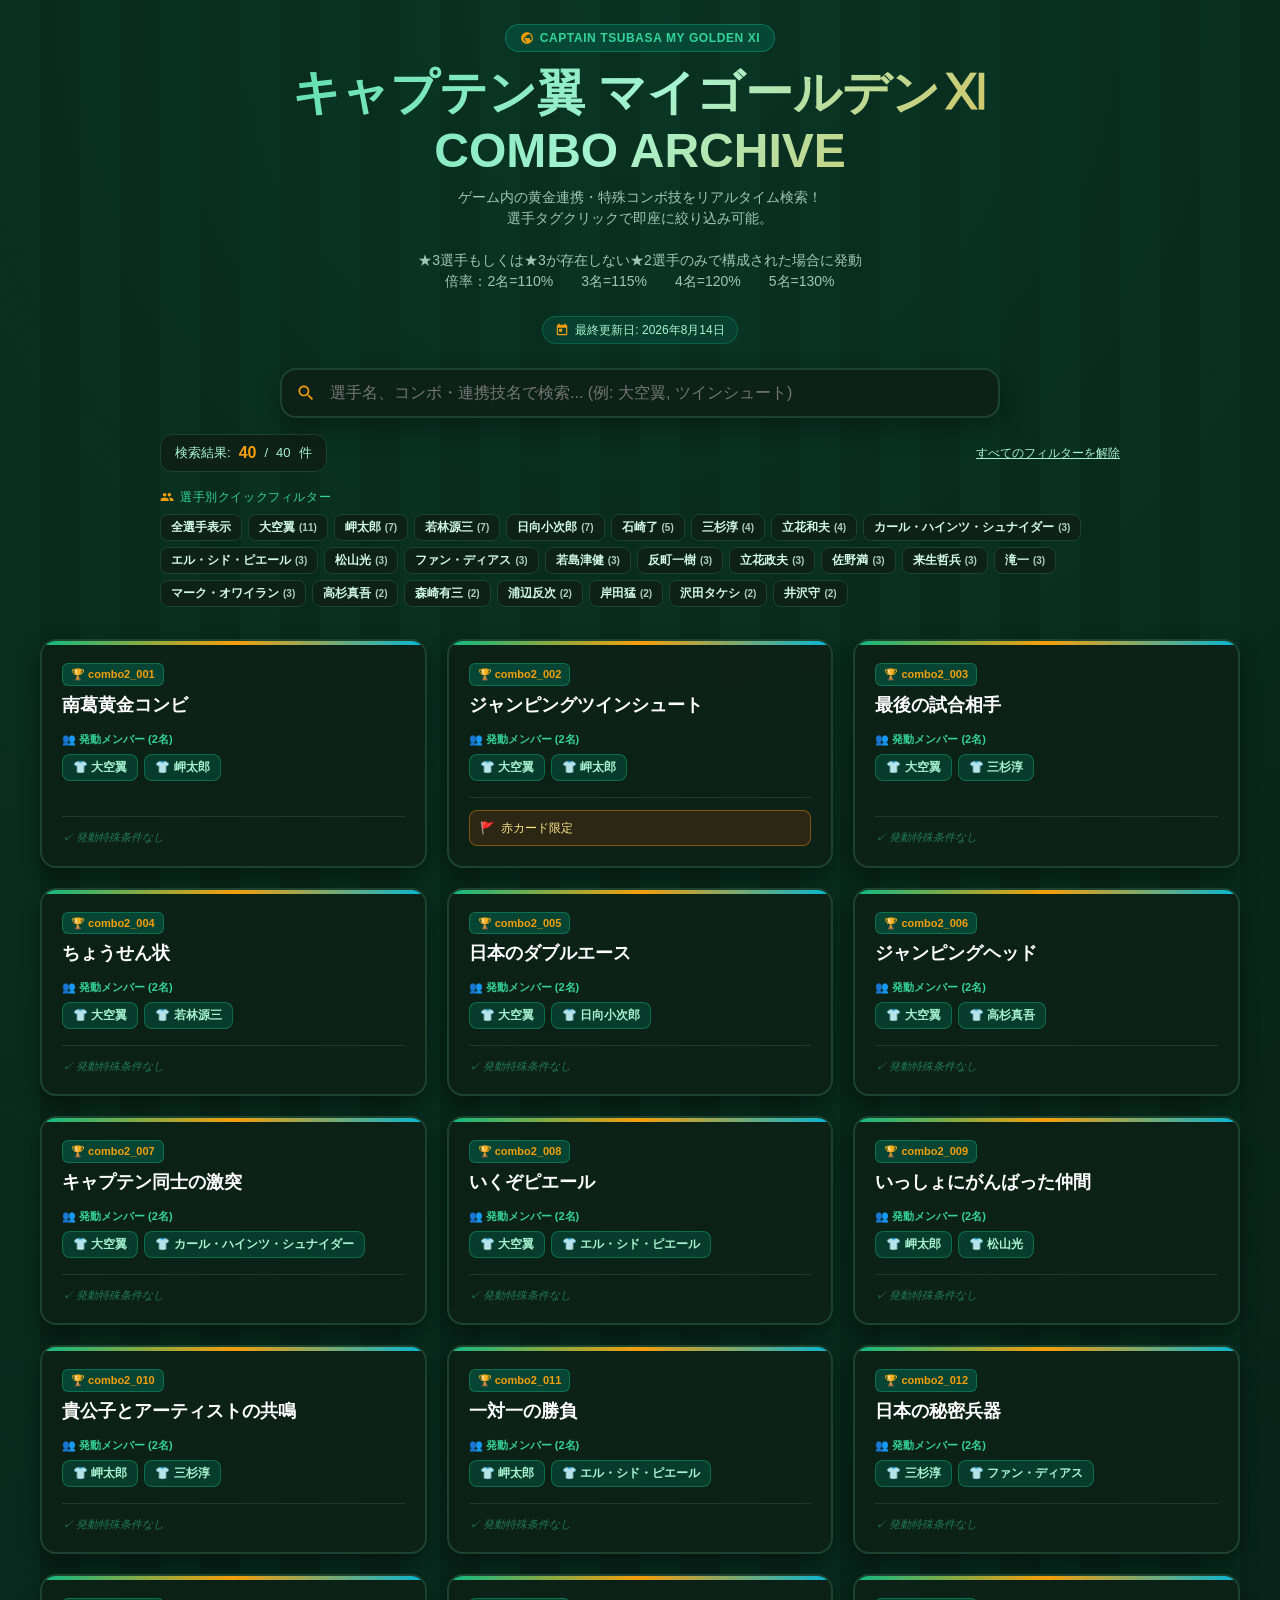
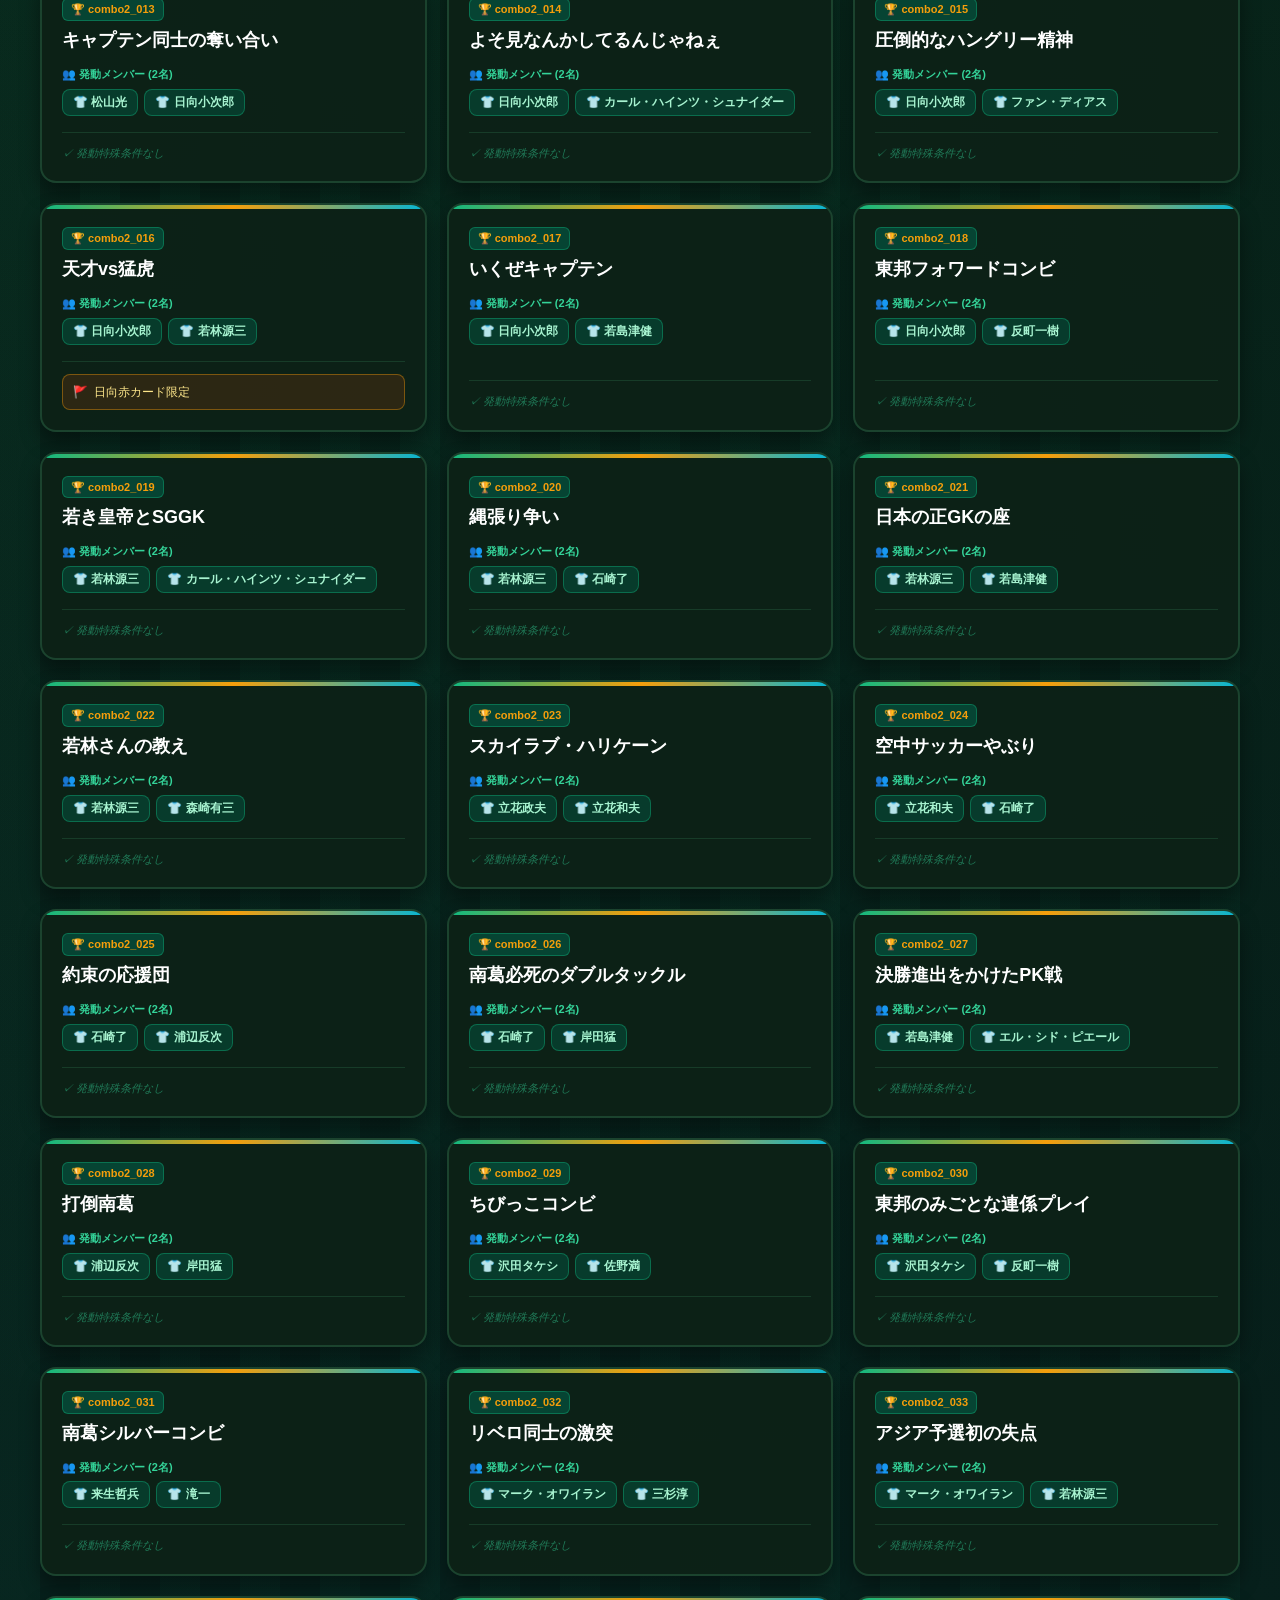
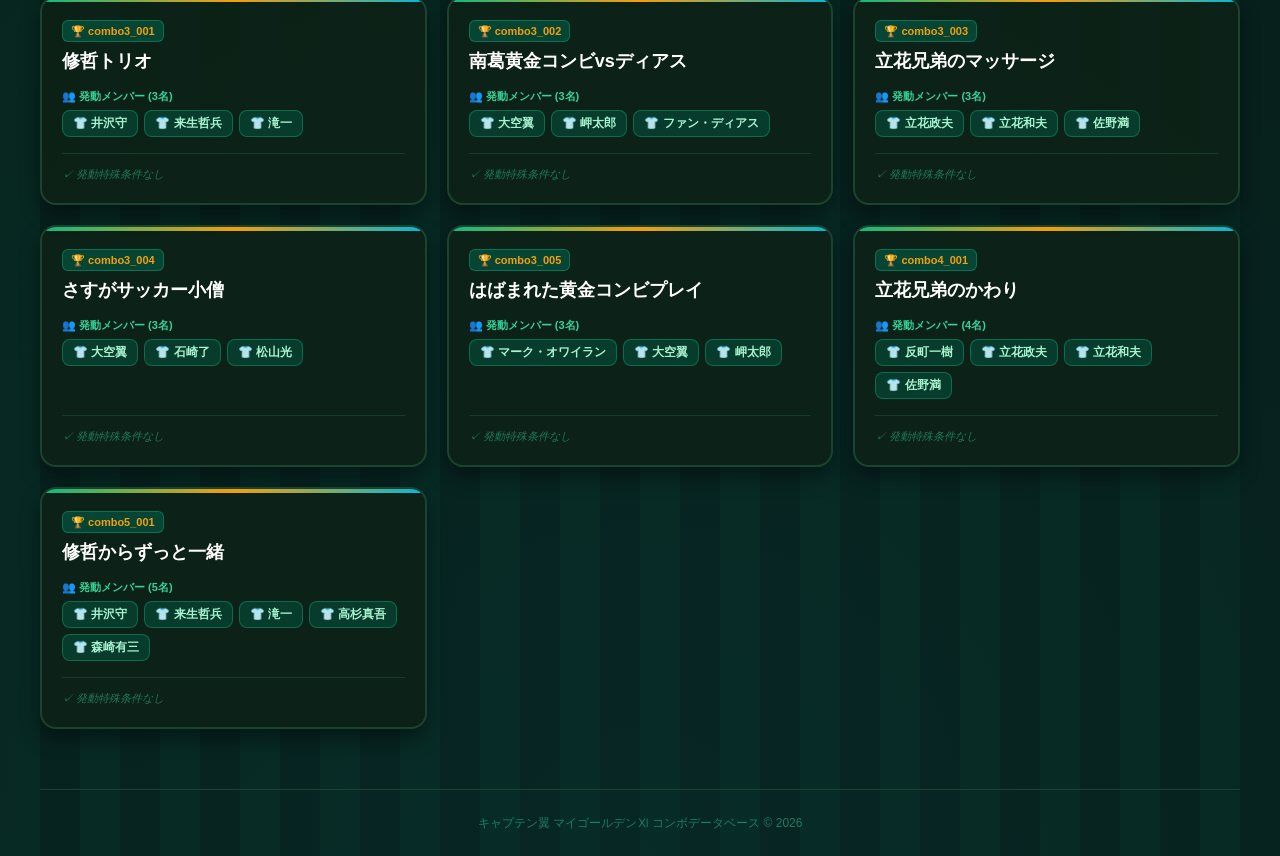
==== index.html @ 182f9343 "Add files via upload" ====
<!DOCTYPE html>
<html lang="ja">

<head>
  <meta charset="UTF-8">
  <meta name="viewport" content="width=device-width, initial-scale=1.0">
  <title>キャプテン翼マイゴールデンⅪコンボデータベース | Combo Database</title>
  <meta name="description" content="キャプテン翼マイゴールデンⅪのコンボ・連携技情報を検索・閲覧できるリアルタイムデータベース">

  <style>
    /* 全外部通信(CDN)を不要にする純粋なレスポンシブCSS */
    * {
      box-sizing: border-box;
      margin: 0;
      padding: 0;
    }

    body {
      background-color: #07130c;
      background-image:
        linear-gradient(90deg, rgba(16, 185, 129, 0.04) 50%, transparent 50%),
        radial-gradient(circle at 50% 0%, rgba(16, 185, 129, 0.18), transparent 75%),
        radial-gradient(circle at 50% 100%, rgba(6, 182, 212, 0.12), transparent 75%);
      background-size: 80px 100%, 100% 100%, 100% 100%;
      color: #f3f4f6;
      font-family: -apple-system, BlinkMacSystemFont, "Segoe UI", Roboto, "Helvetica Neue", Arial, "Noto Sans JP", sans-serif;
      min-height: 100vh;
      padding: 24px 16px;
      line-height: 1.5;
    }

    .container {
      max-width: 1200px;
      margin: 0 auto;
    }

    /* ヘッダー */
    header {
      text-align: center;
      margin-bottom: 24px;
    }

    .badge {
      display: inline-flex;
      align-items: center;
      gap: 6px;
      padding: 4px 14px;
      border-radius: 9999px;
      background-color: rgba(6, 78, 59, 0.8);
      border: 1px solid rgba(16, 185, 129, 0.4);
      color: #34d399;
      font-size: 12px;
      font-weight: 700;
      letter-spacing: 0.05em;
      margin-bottom: 12px;
    }

    h1 {
      font-size: 2rem;
      font-weight: 900;
      background: linear-gradient(135deg, #34d399 0%, #a7f3d0 50%, #f59e0b 100%);
      -webkit-background-clip: text;
      background-clip: text;
      -webkit-text-fill-color: transparent;
      margin-bottom: 8px;
      line-height: 1.2;
    }

    @media (min-width: 640px) {
      h1 {
        font-size: 3rem;
      }
    }

    .description {
      color: rgba(209, 250, 229, 0.75);
      font-size: 14px;
      max-width: 600px;
      margin: 0 auto;
    }

    /* 更新日 */
    .update-date {
      text-align: center;
      margin-bottom: 24px;
    }

    .update-date span {
      display: inline-flex;
      align-items: center;
      gap: 6px;
      padding: 4px 12px;
      border-radius: 9999px;
      background: rgba(6, 78, 59, 0.5);
      border: 1px solid rgba(16, 185, 129, 0.3);
      color: #a7f3d0;
      font-size: 12px;
    }

    /* 検索セクション */
    .search-section {
      margin-bottom: 32px;
    }

    .search-box-wrapper {
      position: relative;
      max-width: 720px;
      margin: 0 auto 16px;
    }

    .search-icon {
      position: absolute;
      left: 16px;
      top: 50%;
      transform: translateY(-50%);
      width: 20px;
      height: 20px;
      fill: #f59e0b;
      pointer-events: none;
    }

    .search-input {
      width: 100%;
      padding: 14px 44px 14px 48px;
      background-color: rgba(13, 33, 23, 0.95);
      border: 2px solid #1b432e;
      border-radius: 16px;
      color: #ffffff;
      font-size: 16px;
      outline: none;
      transition: all 0.25s ease;
      box-shadow: 0 10px 25px rgba(0, 0, 0, 0.3);
    }

    .search-input:focus {
      border-color: #10b981;
      box-shadow: 0 0 20px rgba(16, 185, 129, 0.35);
    }

    .clear-btn {
      position: absolute;
      right: 14px;
      top: 50%;
      transform: translateY(-50%);
      background: none;
      border: none;
      color: rgba(255, 255, 255, 0.5);
      font-size: 18px;
      cursor: pointer;
      display: none;
    }

    .clear-btn:hover {
      color: #f59e0b;
    }

    /* ステータスバー */
    .status-bar {
      display: flex;
      flex-wrap: wrap;
      align-items: center;
      justify-content: space-between;
      gap: 12px;
      max-width: 960px;
      margin: 0 auto 16px;
      font-size: 13px;
      color: #a7f3d0;
    }

    .result-count-badge {
      display: flex;
      align-items: center;
      gap: 8px;
      padding: 6px 14px;
      background-color: #0d2117;
      border: 1px solid #1b432e;
      border-radius: 12px;
    }

    .result-count-num {
      color: #f59e0b;
      font-weight: 800;
      font-size: 16px;
    }

    .active-filter-badge {
      display: none;
      align-items: center;
      gap: 6px;
      padding: 4px 12px;
      background: rgba(16, 185, 129, 0.2);
      border: 1px solid rgba(16, 185, 129, 0.5);
      border-radius: 9999px;
      color: #a7f3d0;
      font-weight: 700;
    }

    .remove-filter-btn {
      background: none;
      border: none;
      color: #f59e0b;
      cursor: pointer;
      font-weight: bold;
      margin-left: 4px;
    }

    .reset-link {
      color: #a7f3d0;
      text-decoration: underline;
      cursor: pointer;
      background: none;
      border: none;
      font-size: 12px;
    }

    .reset-link:hover {
      color: #f59e0b;
    }

    /* クイックフィルタータグバー */
    .tags-section {
      max-width: 960px;
      margin: 0 auto;
    }

    .tags-title {
      font-size: 12px;
      color: #34d399;
      text-transform: uppercase;
      letter-spacing: 0.05em;
      margin-bottom: 8px;
      display: flex;
      align-items: center;
      gap: 6px;
    }

    .tags-container {
      display: flex;
      flex-wrap: wrap;
      gap: 6px;
      max-height: 120px;
      overflow-y: auto;
    }

    .char-quick-tag {
      padding: 4px 10px;
      border-radius: 8px;
      font-size: 12px;
      font-weight: 600;
      background: #0d2117;
      border: 1px solid #1b432e;
      color: #d1fae5;
      cursor: pointer;
      transition: all 0.2s ease;
      display: flex;
      align-items: center;
      gap: 4px;
    }

    .char-quick-tag:hover {
      border-color: #10b981;
      color: #f59e0b;
      transform: translateY(-1px);
    }

    .char-quick-tag.active {
      background: #f59e0b;
      color: #000000;
      border-color: #fcd34d;
    }

    /* カードグリッド */
    .grid {
      display: grid;
      grid-template-columns: 1fr;
      gap: 20px;
    }

    @media (min-width: 640px) {
      .grid {
        grid-template-columns: repeat(2, 1fr);
      }
    }

    @media (min-width: 1024px) {
      .grid {
        grid-template-columns: repeat(3, 1fr);
      }
    }

    /* コンボカード */
    .combo-card {
      background: rgba(13, 33, 23, 0.95);
      border: 2px solid #1b432e;
      border-radius: 16px;
      padding: 20px;
      display: flex;
      flex-direction: column;
      justify-content: space-between;
      position: relative;
      overflow: hidden;
      box-shadow: 0 10px 20px rgba(0, 0, 0, 0.4);
      transition: all 0.3s ease;
    }

    .combo-card:hover {
      border-color: rgba(16, 185, 129, 0.7);
      transform: translateY(-4px);
      box-shadow: 0 12px 30px rgba(16, 185, 129, 0.2);
    }

    .combo-card-top-bar {
      position: absolute;
      top: 0;
      left: 0;
      right: 0;
      height: 4px;
      background: linear-gradient(90deg, #10b981, #f59e0b, #06b6d4);
    }

    .combo-id-badge {
      display: inline-flex;
      align-items: center;
      gap: 4px;
      font-size: 11px;
      font-weight: 800;
      color: #f59e0b;
      background: rgba(6, 78, 59, 0.8);
      border: 1px solid rgba(16, 185, 129, 0.4);
      padding: 2px 8px;
      border-radius: 6px;
      margin-bottom: 8px;
    }

    .combo-title {
      font-size: 18px;
      font-weight: 800;
      color: #ffffff;
      margin-bottom: 14px;
      line-height: 1.3;
    }

    .member-label {
      font-size: 11px;
      color: #34d399;
      font-weight: 700;
      margin-bottom: 6px;
      text-transform: uppercase;
    }

    .member-tags {
      display: flex;
      flex-wrap: wrap;
      gap: 6px;
      margin-bottom: 16px;
    }

    .member-btn {
      padding: 4px 10px;
      border-radius: 8px;
      font-size: 12px;
      font-weight: 600;
      background: rgba(6, 78, 59, 0.6);
      border: 1px solid rgba(16, 185, 129, 0.4);
      color: #a7f3d0;
      cursor: pointer;
      transition: all 0.2s ease;
      display: flex;
      align-items: center;
      gap: 4px;
    }

    .member-btn:hover {
      background: #f59e0b;
      color: #000000;
      border-color: #fcd34d;
    }

    .member-btn.active {
      background: #f59e0b;
      color: #000000;
      border-color: #fcd34d;
    }

    .card-footer {
      border-top: 1px solid rgba(27, 67, 46, 0.8);
      padding-top: 12px;
      margin-top: auto;
      font-size: 12px;
    }

    .notes-box {
      background: rgba(120, 53, 15, 0.3);
      border: 1px solid rgba(245, 158, 11, 0.4);
      border-radius: 8px;
      padding: 8px 10px;
      color: #fde68a;
      display: flex;
      align-items: flex-start;
      gap: 6px;
    }

    .no-notes {
      color: rgba(52, 211, 153, 0.5);
      font-style: italic;
      font-size: 11px;
    }

    /* 該当なし */
    .no-results {
      text-align: center;
      padding: 48px 16px;
      display: none;
    }

    .no-results-title {
      font-size: 18px;
      font-weight: 700;
      color: #e5e7eb;
      margin-bottom: 8px;
    }

    .reset-btn-large {
      padding: 10px 20px;
      border-radius: 12px;
      background: #f59e0b;
      color: #000;
      font-weight: 700;
      border: none;
      cursor: pointer;
      margin-top: 16px;
    }

    footer {
      text-align: center;
      margin-top: 60px;
      padding-top: 24px;
      border-top: 1px solid #1b432e;
      font-size: 12px;
      color: rgba(52, 211, 153, 0.5);
    }
  </style>
</head>

<body>

  <div class="container">

    <!-- ヘッダー -->
    <header>
      <div class="badge">
        <svg width="14" height="14" viewBox="0 0 24 24" fill="#f59e0b">
          <path
            d="M12 2C6.48 2 2 6.48 2 12s4.48 10 10 10 10-4.48 10-10S17.52 2 12 2zm1 17.93c-3.95-.49-7-3.85-7-7.93 0-.62.08-1.21.21-1.79L9 15v1c0 1.1.9 2 2 2v1.93zm6.9-2.54c-.26-.81-1-1.39-1.9-1.39h-1v-3c0-.55-.45-1-1-1H8v-2h2c.55 0 1-.45 1-1V7h2c1.1 0 2-.9 2-2v-.41c2.93 1.19 5 4.06 5 7.41 0 2.08-.8 3.97-2.1 5.39z" />
        </svg>
        <span>CAPTAIN TSUBASA MY GOLDEN XI</span>
      </div>

      <h1>キャプテン翼 マイゴールデンⅪ<br>COMBO ARCHIVE</h1>

      <p class="description">
        ゲーム内の黄金連携・特殊コンボ技をリアルタイム検索！<br>選手タグクリックで即座に絞り込み可能。<br><br>
        ★3選手もしくは★3が存在しない★2選手のみで構成された場合に発動<br>
        倍率：2名=110%　　3名=115%　　4名=120%　　5名=130%
      </p>
    </header>

    <!-- 更新日 -->
    <div class="update-date">
      <span>
        <svg width="14" height="14" viewBox="0 0 24 24" fill="#f59e0b">
          <path
            d="M19 3h-1V1h-2v2H8V1H6v2H5c-1.11 0-1.99.9-1.99 2L3 19c0 1.1.89 2 2 2h14c1.1 0 2-.9 2-2V5c0-1.1-.9-2-2-2zm0 16H5V8h14v11zM7 10h5v5H7z" />
        </svg>
        最終更新日: 2026年8月14日
      </span>
    </div>

    <!-- 検索コントロール -->
    <section class="search-section">
      <div class="search-box-wrapper">
        <svg class="search-icon" viewBox="0 0 24 24">
          <path
            d="M15.5 14h-.79l-.28-.27C15.41 12.59 16 11.11 16 9.5 16 5.91 13.09 3 9.5 3S3 5.91 3 9.5 5.91 16 9.5 16c1.61 0 3.09-.59 4.23-1.57l.27.28v.79l5 4.99L20.49 19l-4.99-5zm-6 0C7.01 14 5 11.99 5 9.5S7.01 5 9.5 5 14 7.01 14 9.5 11.99 14 9.5 14z" />
        </svg>
        <input type="text" id="search-input" class="search-input" placeholder="選手名、コンボ・連携技名で検索... (例: 大空翼, ツインシュート)"
          autocomplete="off">
        <button id="btn-clear-search" class="clear-btn">&times;</button>
      </div>

      <div class="status-bar">
        <div class="result-count-badge">
          <span>検索結果:</span>
          <span id="result-count" class="result-count-num">0</span>
          <span>/</span>
          <span id="total-count">0</span>
          <span>件</span>
        </div>

        <div id="active-filter-container" class="active-filter-badge">
          <span>選択選手:</span>
          <span id="active-filter-name">選手名</span>
          <button id="btn-remove-char-filter" class="remove-filter-btn">&times;</button>
        </div>

        <div>
          <button id="btn-reset-all" class="reset-link">すべてのフィルターを解除</button>
        </div>
      </div>

      <div class="tags-section">
        <div class="tags-title">
          <svg width="14" height="14" viewBox="0 0 24 24" fill="#f59e0b">
            <path
              d="M16 11c1.66 0 2.99-1.34 2.99-3S17.66 5 16 5c-1.66 0-3 1.34-3 3s1.34 3 3 3zm-8 0c1.66 0 2.99-1.34 2.99-3S9.66 5 8 5C6.34 5 5 6.34 5 8s1.34 3 3 3zm0 2c-2.33 0-7 1.17-7 3.5V19h14v-2.5c0-2.33-4.67-3.5-7-3.5zm8 0c-.29 0-.62.02-.97.05 1.16.84 1.97 1.97 1.97 3.45V19h6v-2.5c0-2.33-4.67-3.5-7-3.5z" />
          </svg>
          選手別クイックフィルター
        </div>
        <div id="character-tags-bar" class="tags-container custom-scrollbar"></div>
      </div>
    </section>

    <!-- メインコンテンツ -->
    <main>
      <!-- 該当なしメッセージ -->
      <div id="no-results" class="no-results">
        <div class="no-results-title">該当する連携技・コンボが見つかりませんでした</div>
        <p style="color: rgba(209, 250, 229, 0.6); font-size: 14px;">検索キーワードを変更するか、選手絞り込みを解除してみてください。</p>
        <button id="btn-no-result-reset" class="reset-btn-large">検索条件をリセット</button>
      </div>

      <!-- コンボカード一覧グリッド (初期状態で即表示) -->
      <div id="combo-grid" class="grid"></div>
    </main>

    <footer>
      <p>キャプテン翼 マイゴールデンⅪ コンボデータベース &copy; 2026</p>
    </footer>

  </div>

  <!-- 純粋 Vanilla JS ロジック (全環境で 0.01 秒で確実に即時描画) -->
  <script>
    (function () {
      // 埋め込みデフォルトデータ
      const DEFAULT_COMBO_DATA = {
        "combo2_001": { "combo_name": "南葛黄金コンビ", "": ["大空翼", "岬太郎"], "notes": null },
        "combo2_002": { "combo_name": "ジャンピングツインシュート", "": ["大空翼", "岬太郎"], "notes": "赤カード限定" },
        "combo2_003": { "combo_name": "最後の試合相手", "": ["大空翼", "三杉淳"], "notes": null },
        "combo2_004": { "combo_name": "ちょうせん状", "": ["大空翼", "若林源三"], "notes": null },
        "combo2_005": { "combo_name": "日本のダブルエース", "": ["大空翼", "日向小次郎"], "notes": null },
        "combo2_006": { "combo_name": "ジャンピングヘッド", "": ["大空翼", "高杉真吾"], "notes": null },
        "combo2_007": { "combo_name": "キャプテン同士の激突", "": ["大空翼", "カール・ハインツ・シュナイダー"], "notes": null },
        "combo2_008": { "combo_name": "いくぞピエール", "": ["大空翼", "エル・シド・ピエール"], "notes": null },
        "combo2_009": { "combo_name": "いっしょにがんばった仲間", "": ["岬太郎", "松山光"], "notes": null },
        "combo2_010": { "combo_name": "貴公子とアーティストの共鳴", "": ["岬太郎", "三杉淳"], "notes": null },
        "combo2_011": { "combo_name": "一対一の勝負", "": ["岬太郎", "エル・シド・ピエール"], "notes": null },
        "combo2_012": { "combo_name": "日本の秘密兵器", "": ["三杉淳", "ファン・ディアス"], "notes": null },
        "combo2_013": { "combo_name": "キャプテン同士の奪い合い", "": ["松山光", "日向小次郎"], "notes": null },
        "combo2_014": { "combo_name": "よそ見なんかしてるんじゃねぇ", "": ["日向小次郎", "カール・ハインツ・シュナイダー"], "notes": null },
        "combo2_015": { "combo_name": "圧倒的なハングリー精神", "": ["日向小次郎", "ファン・ディアス"], "notes": null },
        "combo2_016": { "combo_name": "天才vs猛虎", "": ["日向小次郎", "若林源三"], "notes": "日向赤カード限定" },
        "combo2_017": { "combo_name": "いくぜキャプテン", "": ["日向小次郎", "若島津健"], "notes": null },
        "combo2_018": { "combo_name": "東邦フォワードコンビ", "": ["日向小次郎", "反町一樹"], "notes": null },
        "combo2_019": { "combo_name": "若き皇帝とSGGK", "": ["若林源三", "カール・ハインツ・シュナイダー"], "notes": null },
        "combo2_020": { "combo_name": "縄張り争い", "": ["若林源三", "石崎了"], "notes": null },
        "combo2_021": { "combo_name": "日本の正GKの座", "": ["若林源三", "若島津健"], "notes": null },
        "combo2_022": { "combo_name": "若林さんの教え", "": ["若林源三", "森崎有三"], "notes": null },
        "combo2_023": { "combo_name": "スカイラブ・ハリケーン", "": ["立花政夫", "立花和夫"], "notes": null },
        "combo2_024": { "combo_name": "空中サッカーやぶり", "": ["立花和夫", "石崎了"], "notes": null },
        "combo2_025": { "combo_name": "約束の応援団", "": ["石崎了", "浦辺反次"], "notes": null },
        "combo2_026": { "combo_name": "南葛必死のダブルタックル", "": ["石崎了", "岸田猛"], "notes": null },
        "combo2_027": { "combo_name": "決勝進出をかけたPK戦", "": ["若島津健", "エル・シド・ピエール"], "notes": null },
        "combo2_028": { "combo_name": "打倒南葛", "": ["浦辺反次", "岸田猛"], "notes": null },
        "combo2_029": { "combo_name": "ちびっこコンビ", "": ["沢田タケシ", "佐野満"], "notes": null },
        "combo2_030": { "combo_name": "東邦のみごとな連係プレイ", "": ["沢田タケシ", "反町一樹"], "notes": null },
        "combo2_031": { "combo_name": "南葛シルバーコンビ", "": ["来生哲兵", "滝一"], "notes": null },
        "combo2_032": { "combo_name": "リベロ同士の激突", "": ["マーク・オワイラン", "三杉淳"], "notes": null },
        "combo2_033": { "combo_name": "アジア予選初の失点", "": ["マーク・オワイラン", "若林源三"], "notes": null },
        "combo3_001": { "combo_name": "修哲トリオ", "": ["井沢守", "来生哲兵", "滝一"], "notes": null },
        "combo3_002": { "combo_name": "南葛黄金コンビvsディアス", "": ["大空翼", "岬太郎", "ファン・ディアス"], "notes": null },
        "combo3_003": { "combo_name": "立花兄弟のマッサージ", "": ["立花政夫", "立花和夫", "佐野満"], "notes": null },
        "combo3_004": { "combo_name": "さすがサッカー小僧", "": ["大空翼", "石崎了", "松山光"], "notes": null },
        "combo3_005": { "combo_name": "はばまれた黄金コンビプレイ", "": ["マーク・オワイラン", "大空翼", "岬太郎"], "notes": null },
        "combo4_001": { "combo_name": "立花兄弟のかわり", "": ["反町一樹", "立花政夫", "立花和夫", "佐野満"], "notes": null },
        "combo5_001": { "combo_name": "修哲からずっと一緒", "": ["井沢守", "来生哲兵", "滝一", "高杉真吾", "森崎有三"], "notes": null },
      };

      let allCombos = [];
      let currentFilteredCombos = [];
      let selectedCharacterFilter = null;
      let currentSearchQuery = '';

      function normalizeText(str) {
        if (!str) return '';
        try {
          return str.normalize('NFKC').toLowerCase().replace(/[\u30a1-\u30f6]/g, m => String.fromCharCode(m.charCodeAt(0) - 0x60)).trim();
        } catch (e) {
          return String(str).toLowerCase().trim();
        }
      }

      function normalizeComboData(rawData) {
        if (!rawData) return [];
        let result = [];
        try {
          if (Array.isArray(rawData)) {
            result = rawData.map((item, idx) => ({
              id: item.id || `combo_${String(idx + 1).padStart(3, '0')}`,
              combo_name: item.combo_name || item.name || '名称未設定コンボ',
              characters: Array.isArray(item.characters) ? item.characters : (Array.isArray(item[""]) ? item[""] : []),
              notes: item.notes || null
            }));
          } else if (typeof rawData === 'object') {
            result = Object.entries(rawData).map(([key, item], idx) => ({
              id: item.id || key || `combo_${String(idx + 1).padStart(3, '0')}`,
              combo_name: item.combo_name || item.name || '名称未設定コンボ',
              characters: Array.isArray(item.characters) ? item.characters : (Array.isArray(item[""]) ? item[""] : []),
              notes: item.notes || null
            }));
          }
        } catch (e) { }
        return result;
      }

      function escapeHtml(str) {
        if (typeof str !== 'string') return str;
        return str.replace(/&/g, '&amp;').replace(/</g, '&lt;').replace(/>/g, '&gt;').replace(/"/g, '&quot;').replace(/'/g, '&#039;');
      }

      function startApp() {
        const searchInput = document.getElementById('search-input');
        const btnClearSearch = document.getElementById('btn-clear-search');
        const comboGrid = document.getElementById('combo-grid');
        const noResults = document.getElementById('no-results');
        const resultCount = document.getElementById('result-count');
        const totalCount = document.getElementById('total-count');
        const activeFilterContainer = document.getElementById('active-filter-container');
        const activeFilterName = document.getElementById('active-filter-name');
        const btnRemoveCharFilter = document.getElementById('btn-remove-char-filter');
        const btnResetAll = document.getElementById('btn-reset-all');
        const btnNoResultReset = document.getElementById('btn-no-result-reset');
        const characterTagsBar = document.getElementById('character-tags-bar');

        allCombos = normalizeComboData(DEFAULT_COMBO_DATA);
        if (totalCount) totalCount.textContent = allCombos.length;

        function updateUIState() {
          if (resultCount) resultCount.textContent = currentFilteredCombos.length;

          if (currentSearchQuery.length > 0) {
            if (btnClearSearch) btnClearSearch.style.display = 'block';
          } else {
            if (btnClearSearch) btnClearSearch.style.display = 'none';
          }

          if (selectedCharacterFilter) {
            if (activeFilterContainer) activeFilterContainer.style.display = 'flex';
            if (activeFilterName) activeFilterName.textContent = selectedCharacterFilter;
          } else {
            if (activeFilterContainer) activeFilterContainer.style.display = 'none';
          }

          document.querySelectorAll('.char-quick-tag').forEach(tag => {
            const charName = tag.dataset.char;
            if (charName === selectedCharacterFilter) {
              tag.classList.add('active');
            } else {
              tag.classList.remove('active');
            }
          });
        }

        function renderCharacterQuickTags() {
          if (!characterTagsBar) return;
          characterTagsBar.innerHTML = '';

          const charCountMap = {};
          allCombos.forEach(combo => {
            combo.characters.forEach(char => {
              charCountMap[char] = (charCountMap[char] || 0) + 1;
            });
          });

          const sortedChars = Object.keys(charCountMap).sort((a, b) => charCountMap[b] - charCountMap[a]);
          const fragment = document.createDocumentFragment();

          const allTag = document.createElement('button');
          allTag.textContent = '全選手表示';
          allTag.className = 'char-quick-tag active';
          allTag.addEventListener('click', () => {
            selectedCharacterFilter = null;
            applyFilterAndSearch();
          });
          fragment.appendChild(allTag);

          sortedChars.forEach(char => {
            const tag = document.createElement('button');
            tag.dataset.char = char;
            tag.className = 'char-quick-tag';
            tag.innerHTML = `<span>${escapeHtml(char)}</span><span style="font-size:10px; opacity:0.8;">(${charCountMap[char]})</span>`;

            tag.addEventListener('click', () => {
              selectedCharacterFilter = (selectedCharacterFilter === char) ? null : char;
              applyFilterAndSearch();
            });

            fragment.appendChild(tag);
          });

          characterTagsBar.appendChild(fragment);
        }

        function renderComboCards(combos) {
          if (!comboGrid) return;
          comboGrid.innerHTML = '';

          if (combos.length === 0) {
            if (noResults) noResults.style.display = 'block';
            return;
          } else {
            if (noResults) noResults.style.display = 'none';
          }

          const fragment = document.createDocumentFragment();

          combos.forEach((combo, index) => {
            const card = document.createElement('div');
            card.className = 'combo-card';

            const topBar = document.createElement('div');
            topBar.className = 'combo-card-top-bar';
            card.appendChild(topBar);

            const contentWrapper = document.createElement('div');

            const idBadge = `<div class="combo-id-badge">🏆 ${escapeHtml(combo.id)}</div>`;
            const title = `<div class="combo-title">${escapeHtml(combo.combo_name)}</div>`;

            contentWrapper.innerHTML = idBadge + title;

            const charSection = document.createElement('div');
            const charLabel = `<div class="member-label">👥 発動メンバー (${combo.characters.length}名)</div>`;

            const tagsDiv = document.createElement('div');
            tagsDiv.className = 'member-tags';

            if (combo.characters.length > 0) {
              combo.characters.forEach(char => {
                const charBtn = document.createElement('button');
                const isSelected = char === selectedCharacterFilter;
                charBtn.className = isSelected ? 'member-btn active' : 'member-btn';
                charBtn.innerHTML = `👕 ${escapeHtml(char)}`;

                charBtn.addEventListener('click', (e) => {
                  e.stopPropagation();
                  selectedCharacterFilter = char;
                  applyFilterAndSearch();
                });

                tagsDiv.appendChild(charBtn);
              });
            }

            charSection.innerHTML = charLabel;
            charSection.appendChild(tagsDiv);
            contentWrapper.appendChild(charSection);
            card.appendChild(contentWrapper);

            const footerDiv = document.createElement('div');
            footerDiv.className = 'card-footer';

            if (combo.notes) {
              footerDiv.innerHTML = `<div class="notes-box">🚩 <span>${escapeHtml(combo.notes)}</span></div>`;
            } else {
              footerDiv.innerHTML = `<div class="no-notes">✓ 発動特殊条件なし</div>`;
            }

            card.appendChild(footerDiv);
            fragment.appendChild(card);
          });

          comboGrid.appendChild(fragment);
        }

        function applyFilterAndSearch() {
          const normQuery = normalizeText(currentSearchQuery);

          currentFilteredCombos = allCombos.filter(combo => {
            if (selectedCharacterFilter) {
              if (!combo.characters.includes(selectedCharacterFilter)) return false;
            }
            if (!normQuery) return true;

            if (normalizeText(combo.combo_name).includes(normQuery)) return true;
            if (combo.characters.some(c => normalizeText(c).includes(normQuery))) return true;
            if (combo.notes && normalizeText(combo.notes).includes(normQuery)) return true;

            return false;
          });

          updateUIState();
          renderComboCards(currentFilteredCombos);
        }

        // イベント登録
        if (searchInput) {
          searchInput.addEventListener('input', (e) => {
            currentSearchQuery = e.target.value;
            applyFilterAndSearch();
          });
        }

        if (btnClearSearch) {
          btnClearSearch.addEventListener('click', () => {
            if (searchInput) searchInput.value = '';
            currentSearchQuery = '';
            applyFilterAndSearch();
          });
        }

        if (btnRemoveCharFilter) {
          btnRemoveCharFilter.addEventListener('click', () => {
            selectedCharacterFilter = null;
            applyFilterAndSearch();
          });
        }

        if (btnResetAll) {
          btnResetAll.addEventListener('click', () => {
            if (searchInput) searchInput.value = '';
            currentSearchQuery = '';
            selectedCharacterFilter = null;
            applyFilterAndSearch();
          });
        }

        if (btnNoResultReset) {
          btnNoResultReset.addEventListener('click', () => {
            if (searchInput) searchInput.value = '';
            currentSearchQuery = '';
            selectedCharacterFilter = null;
            applyFilterAndSearch();
          });
        }

        // 即時描画発動
        renderCharacterQuickTags();
        applyFilterAndSearch();
      }

      if (document.readyState === 'complete' || document.readyState === 'interactive') {
        startApp();
      } else {
        document.addEventListener('DOMContentLoaded', startApp);
      }
    })();
  </script>
</body>

</html>
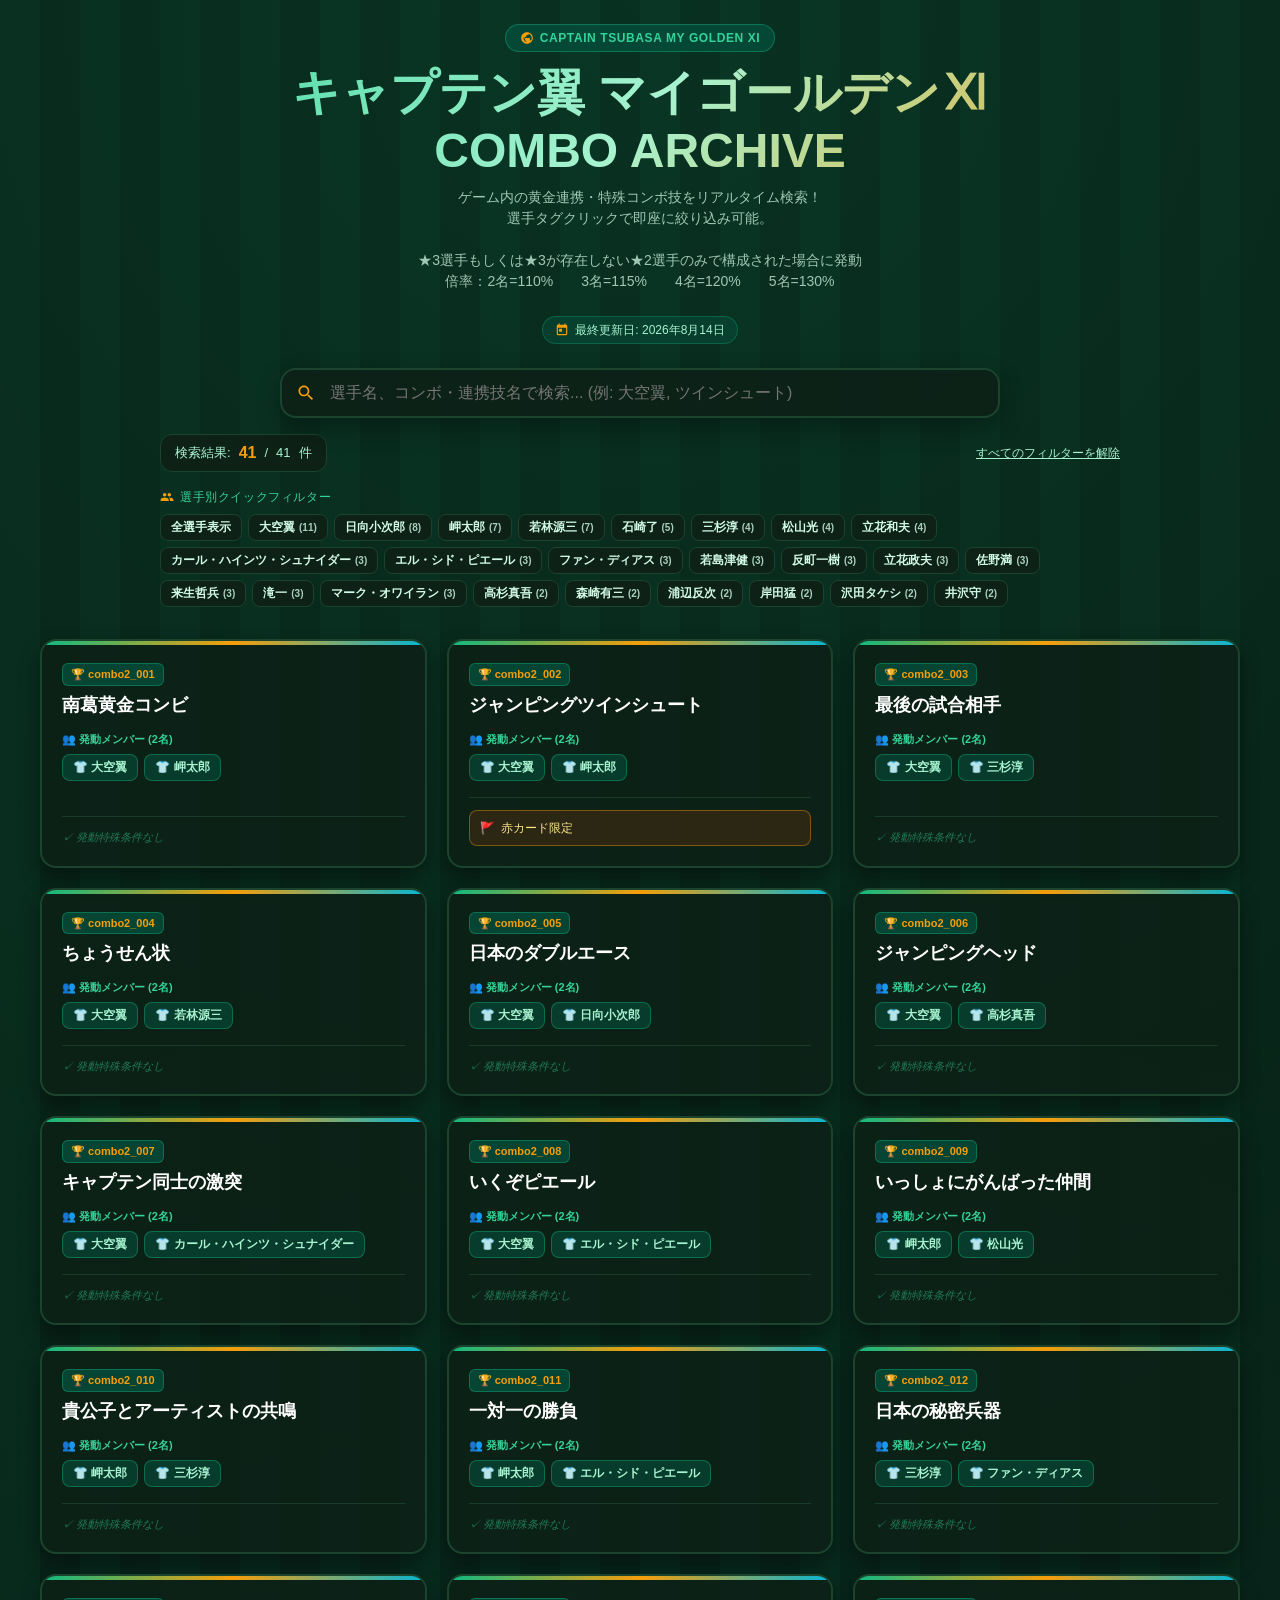
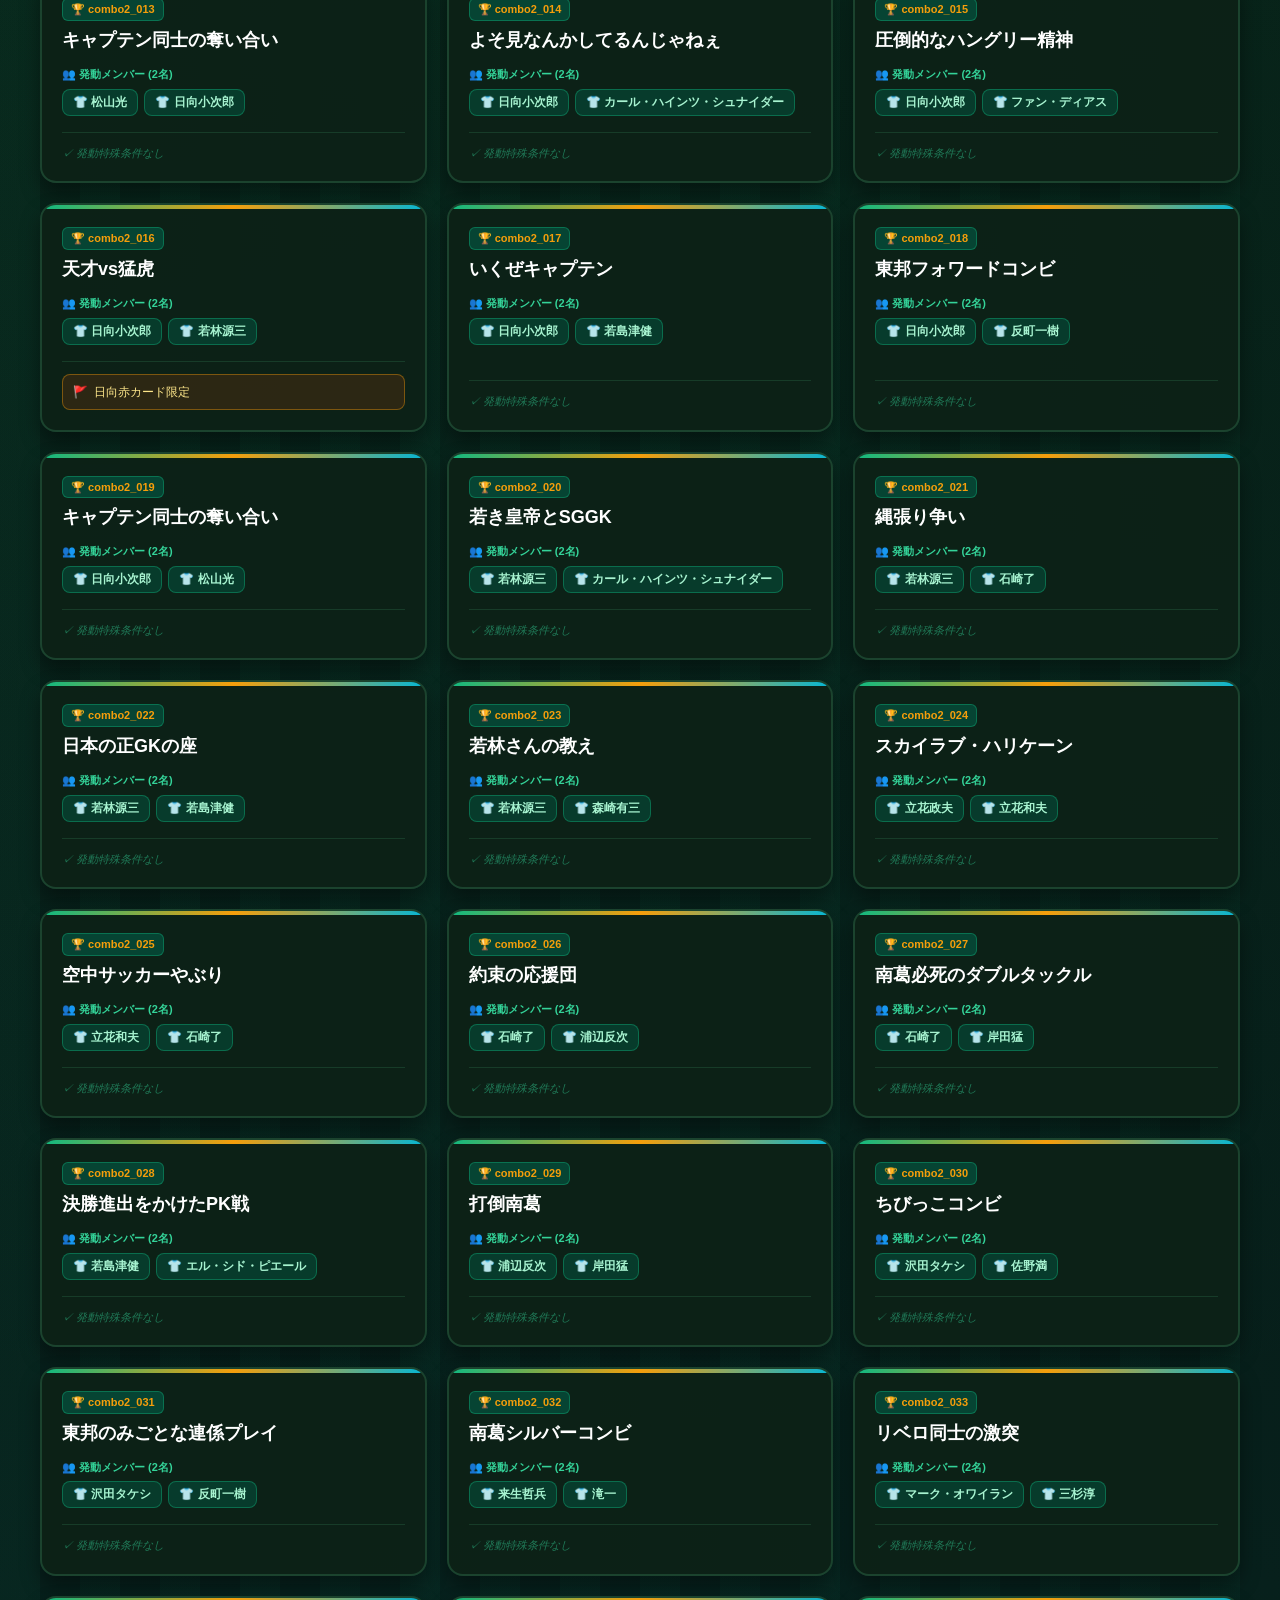
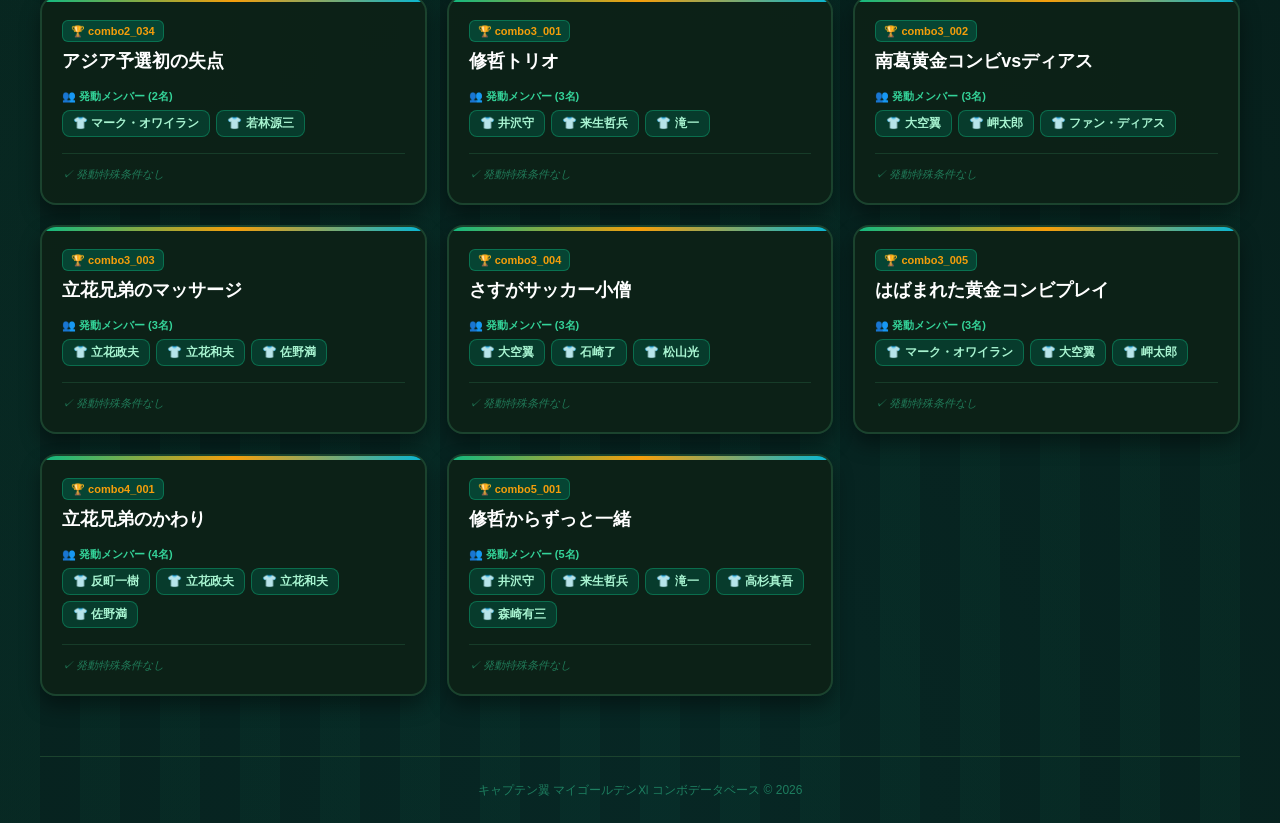
==== commit 267f4bae: "Add files via upload" ====
--- a/index.html
+++ b/index.html
@@ -562,21 +562,22 @@
         "combo2_016": { "combo_name": "天才vs猛虎", "": ["日向小次郎", "若林源三"], "notes": "日向赤カード限定" },
         "combo2_017": { "combo_name": "いくぜキャプテン", "": ["日向小次郎", "若島津健"], "notes": null },
         "combo2_018": { "combo_name": "東邦フォワードコンビ", "": ["日向小次郎", "反町一樹"], "notes": null },
-        "combo2_019": { "combo_name": "若き皇帝とSGGK", "": ["若林源三", "カール・ハインツ・シュナイダー"], "notes": null },
-        "combo2_020": { "combo_name": "縄張り争い", "": ["若林源三", "石崎了"], "notes": null },
-        "combo2_021": { "combo_name": "日本の正GKの座", "": ["若林源三", "若島津健"], "notes": null },
-        "combo2_022": { "combo_name": "若林さんの教え", "": ["若林源三", "森崎有三"], "notes": null },
-        "combo2_023": { "combo_name": "スカイラブ・ハリケーン", "": ["立花政夫", "立花和夫"], "notes": null },
-        "combo2_024": { "combo_name": "空中サッカーやぶり", "": ["立花和夫", "石崎了"], "notes": null },
-        "combo2_025": { "combo_name": "約束の応援団", "": ["石崎了", "浦辺反次"], "notes": null },
-        "combo2_026": { "combo_name": "南葛必死のダブルタックル", "": ["石崎了", "岸田猛"], "notes": null },
-        "combo2_027": { "combo_name": "決勝進出をかけたPK戦", "": ["若島津健", "エル・シド・ピエール"], "notes": null },
-        "combo2_028": { "combo_name": "打倒南葛", "": ["浦辺反次", "岸田猛"], "notes": null },
-        "combo2_029": { "combo_name": "ちびっこコンビ", "": ["沢田タケシ", "佐野満"], "notes": null },
-        "combo2_030": { "combo_name": "東邦のみごとな連係プレイ", "": ["沢田タケシ", "反町一樹"], "notes": null },
-        "combo2_031": { "combo_name": "南葛シルバーコンビ", "": ["来生哲兵", "滝一"], "notes": null },
-        "combo2_032": { "combo_name": "リベロ同士の激突", "": ["マーク・オワイラン", "三杉淳"], "notes": null },
-        "combo2_033": { "combo_name": "アジア予選初の失点", "": ["マーク・オワイラン", "若林源三"], "notes": null },
+        "combo2_019": { "combo_name": "キャプテン同士の奪い合い", "": ["日向小次郎", "松山光"], "notes": null },
+        "combo2_020": { "combo_name": "若き皇帝とSGGK", "": ["若林源三", "カール・ハインツ・シュナイダー"], "notes": null },
+        "combo2_021": { "combo_name": "縄張り争い", "": ["若林源三", "石崎了"], "notes": null },
+        "combo2_022": { "combo_name": "日本の正GKの座", "": ["若林源三", "若島津健"], "notes": null },
+        "combo2_023": { "combo_name": "若林さんの教え", "": ["若林源三", "森崎有三"], "notes": null },
+        "combo2_024": { "combo_name": "スカイラブ・ハリケーン", "": ["立花政夫", "立花和夫"], "notes": null },
+        "combo2_025": { "combo_name": "空中サッカーやぶり", "": ["立花和夫", "石崎了"], "notes": null },
+        "combo2_026": { "combo_name": "約束の応援団", "": ["石崎了", "浦辺反次"], "notes": null },
+        "combo2_027": { "combo_name": "南葛必死のダブルタックル", "": ["石崎了", "岸田猛"], "notes": null },
+        "combo2_028": { "combo_name": "決勝進出をかけたPK戦", "": ["若島津健", "エル・シド・ピエール"], "notes": null },
+        "combo2_029": { "combo_name": "打倒南葛", "": ["浦辺反次", "岸田猛"], "notes": null },
+        "combo2_030": { "combo_name": "ちびっこコンビ", "": ["沢田タケシ", "佐野満"], "notes": null },
+        "combo2_031": { "combo_name": "東邦のみごとな連係プレイ", "": ["沢田タケシ", "反町一樹"], "notes": null },
+        "combo2_032": { "combo_name": "南葛シルバーコンビ", "": ["来生哲兵", "滝一"], "notes": null },
+        "combo2_033": { "combo_name": "リベロ同士の激突", "": ["マーク・オワイラン", "三杉淳"], "notes": null },
+        "combo2_034": { "combo_name": "アジア予選初の失点", "": ["マーク・オワイラン", "若林源三"], "notes": null },
         "combo3_001": { "combo_name": "修哲トリオ", "": ["井沢守", "来生哲兵", "滝一"], "notes": null },
         "combo3_002": { "combo_name": "南葛黄金コンビvsディアス", "": ["大空翼", "岬太郎", "ファン・ディアス"], "notes": null },
         "combo3_003": { "combo_name": "立花兄弟のマッサージ", "": ["立花政夫", "立花和夫", "佐野満"], "notes": null },
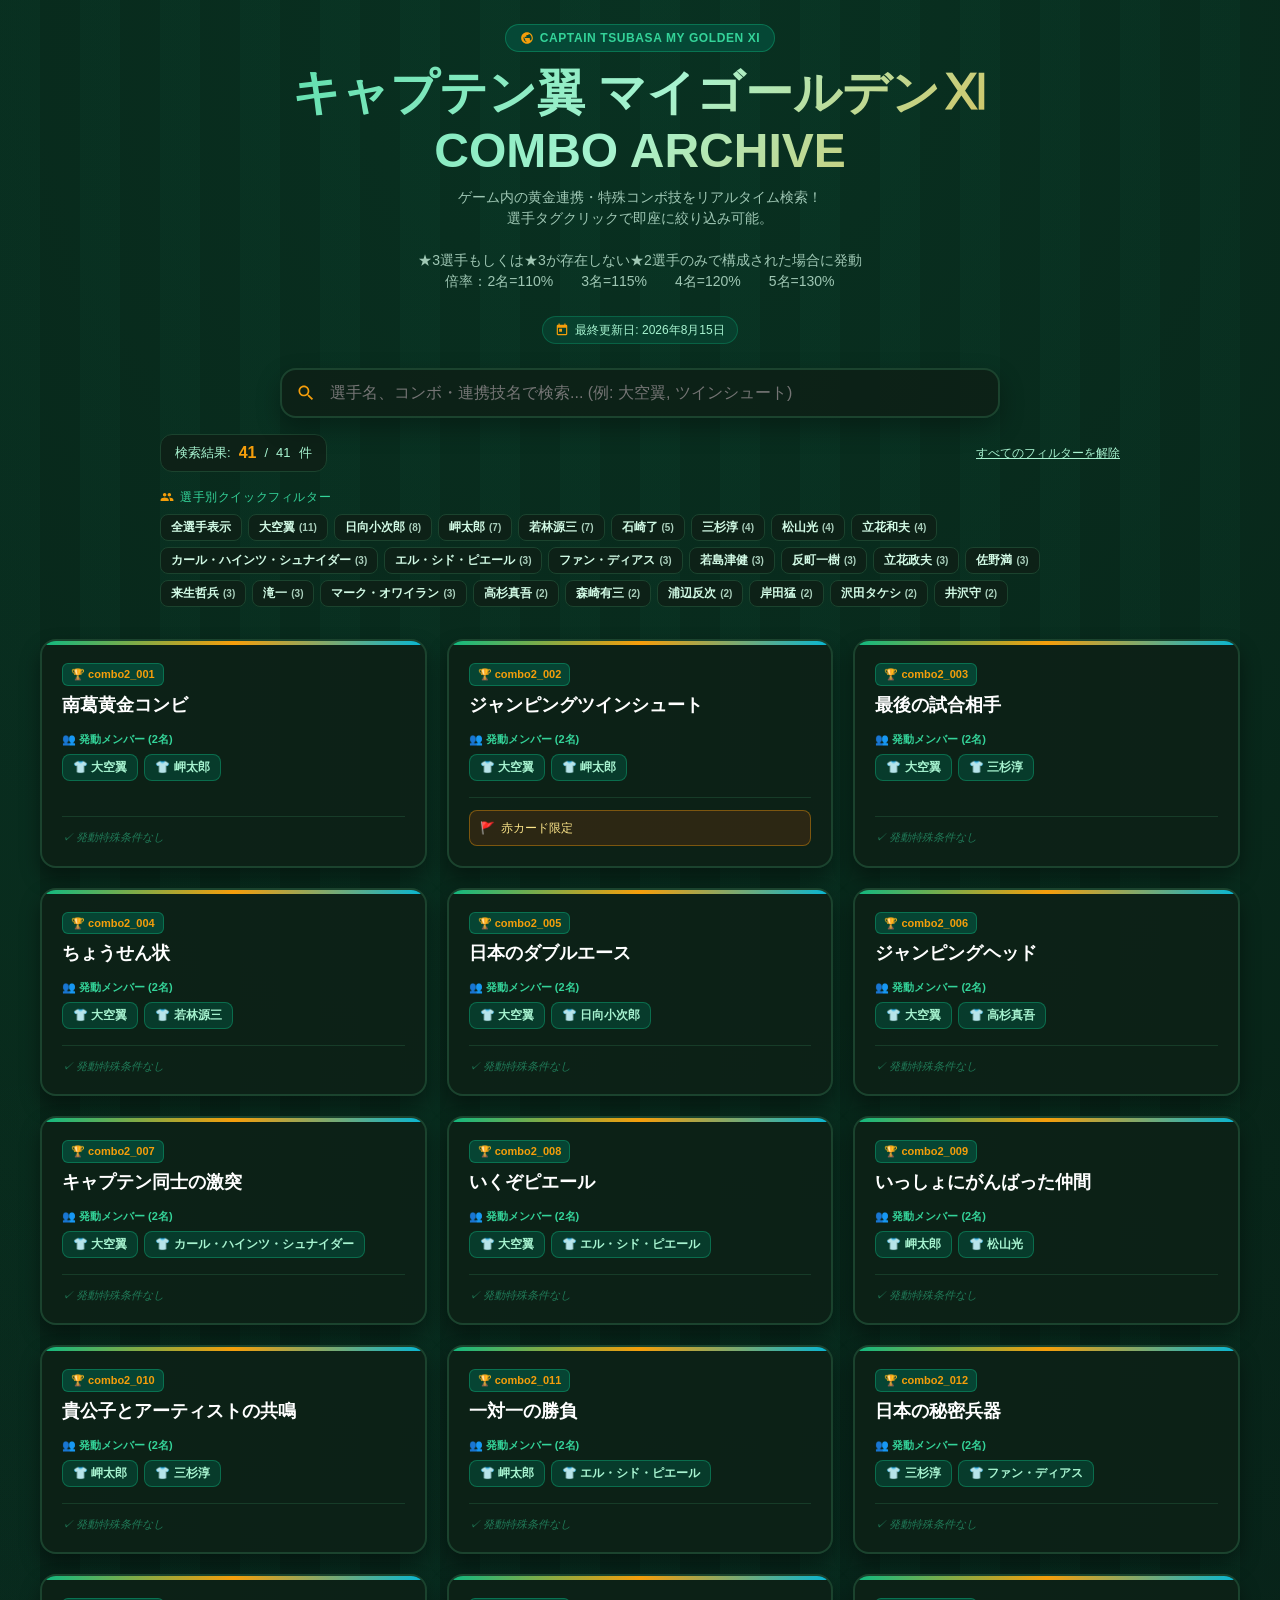
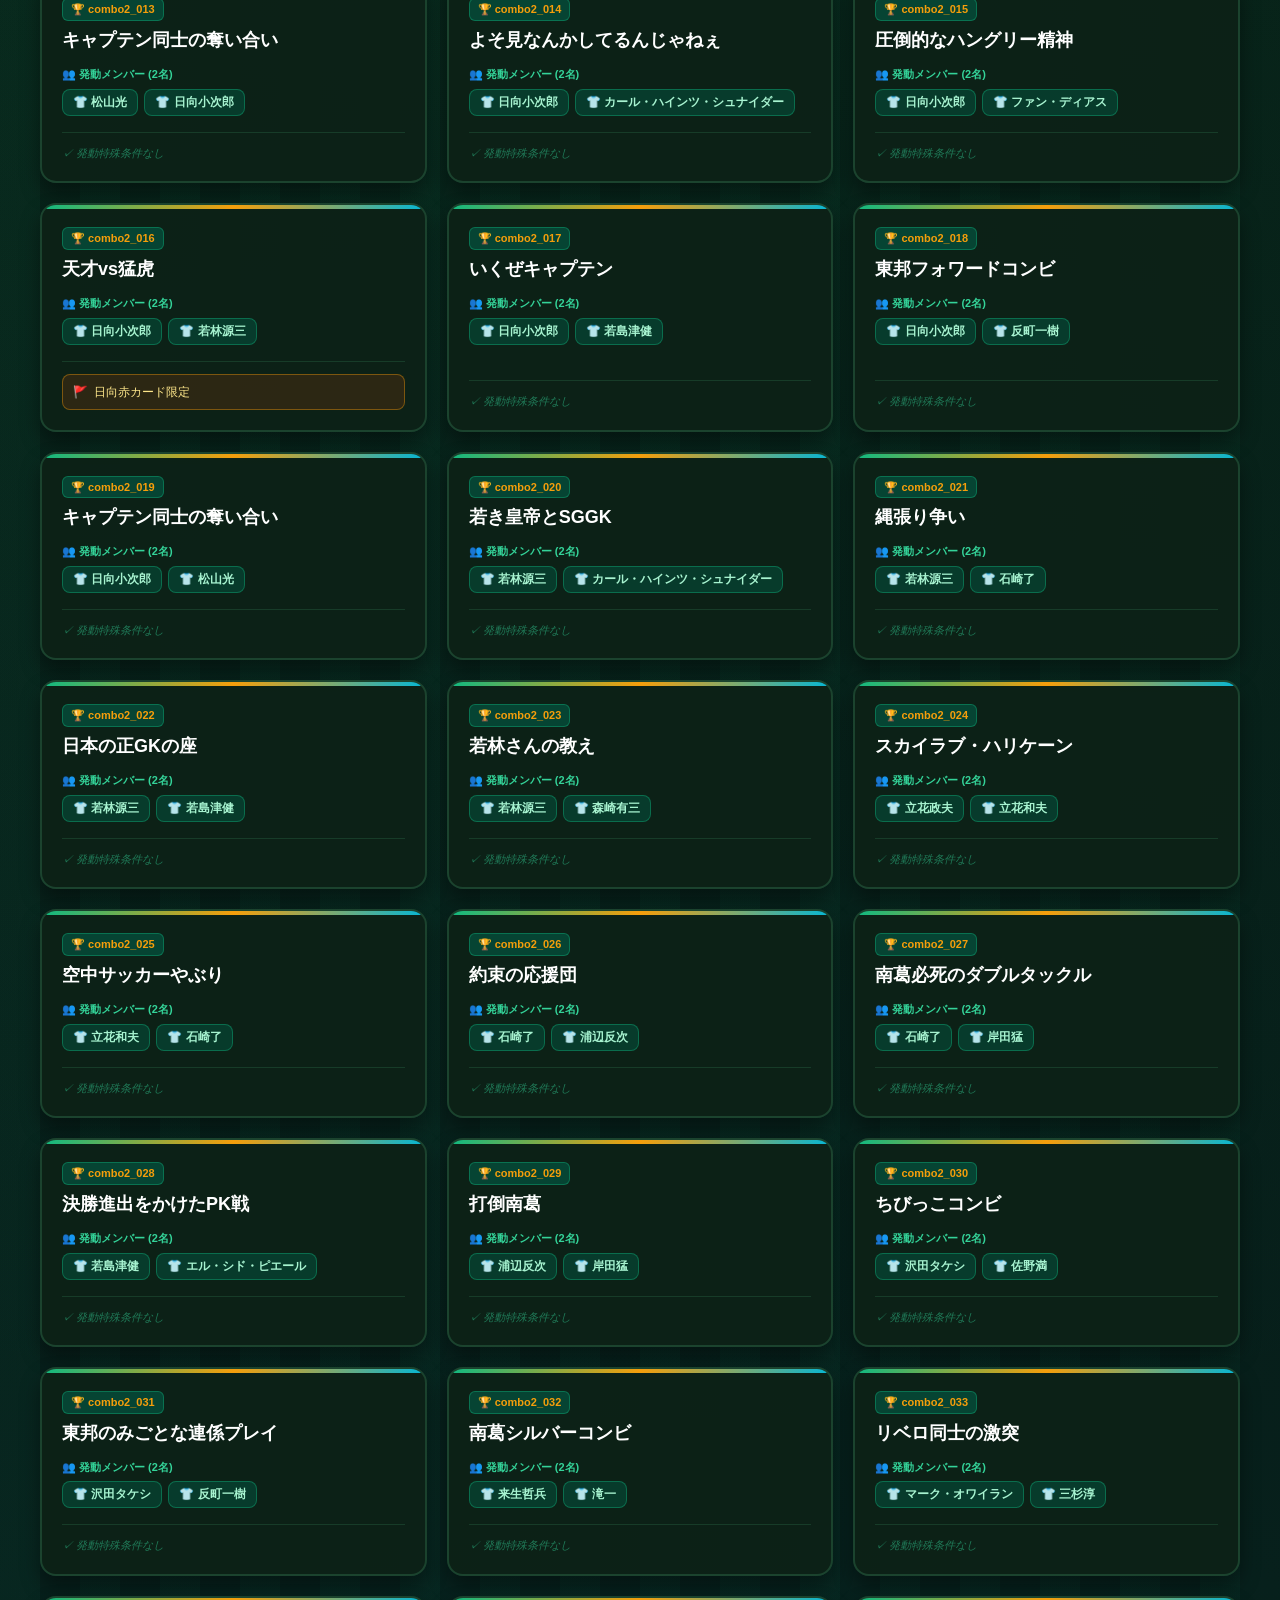
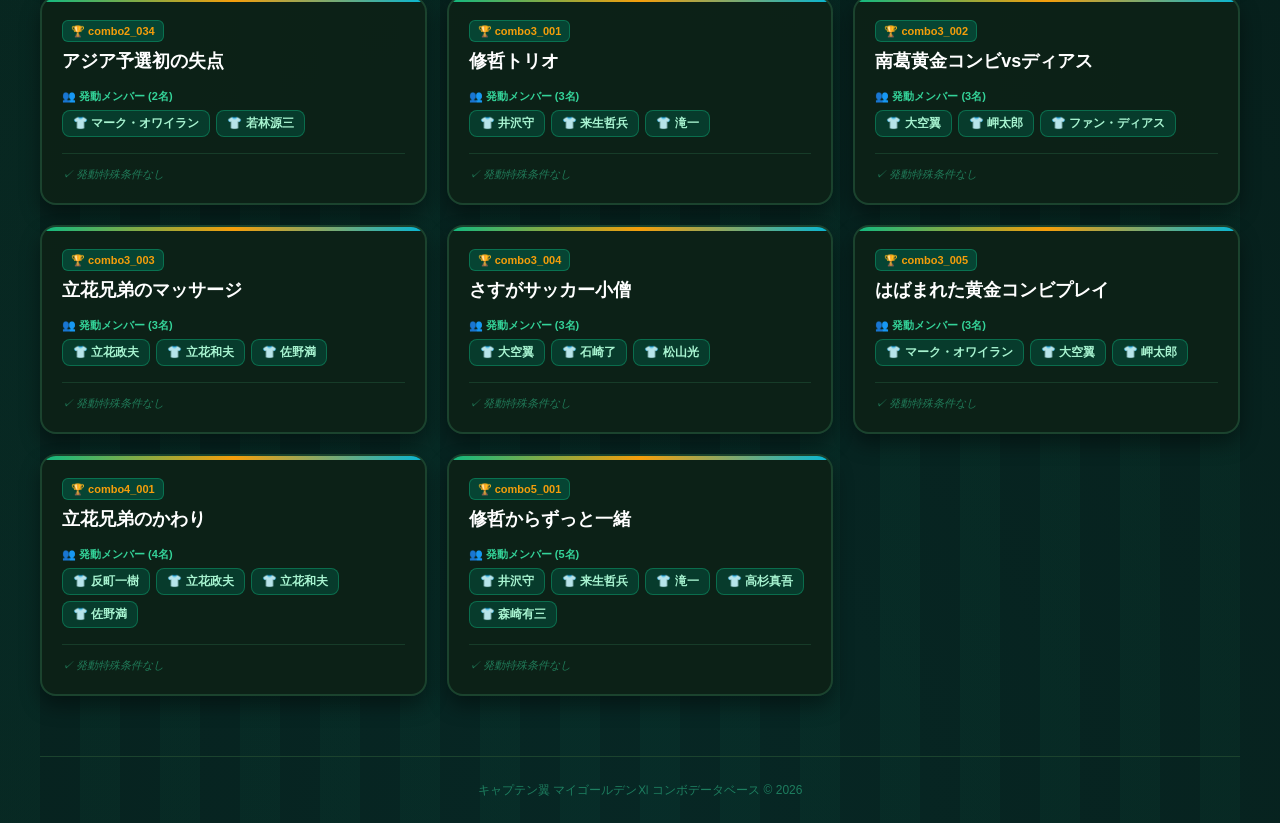
==== commit 70985362: "Update index.html" ====
--- a/index.html
+++ b/index.html
@@ -472,7 +472,7 @@
           <path
             d="M19 3h-1V1h-2v2H8V1H6v2H5c-1.11 0-1.99.9-1.99 2L3 19c0 1.1.89 2 2 2h14c1.1 0 2-.9 2-2V5c0-1.1-.9-2-2-2zm0 16H5V8h14v11zM7 10h5v5H7z" />
         </svg>
-        最終更新日: 2026年8月14日
+        最終更新日: 2026年8月15日
       </span>
     </div>
 
@@ -859,4 +859,4 @@
   </script>
 </body>
 
-</html>+</html>
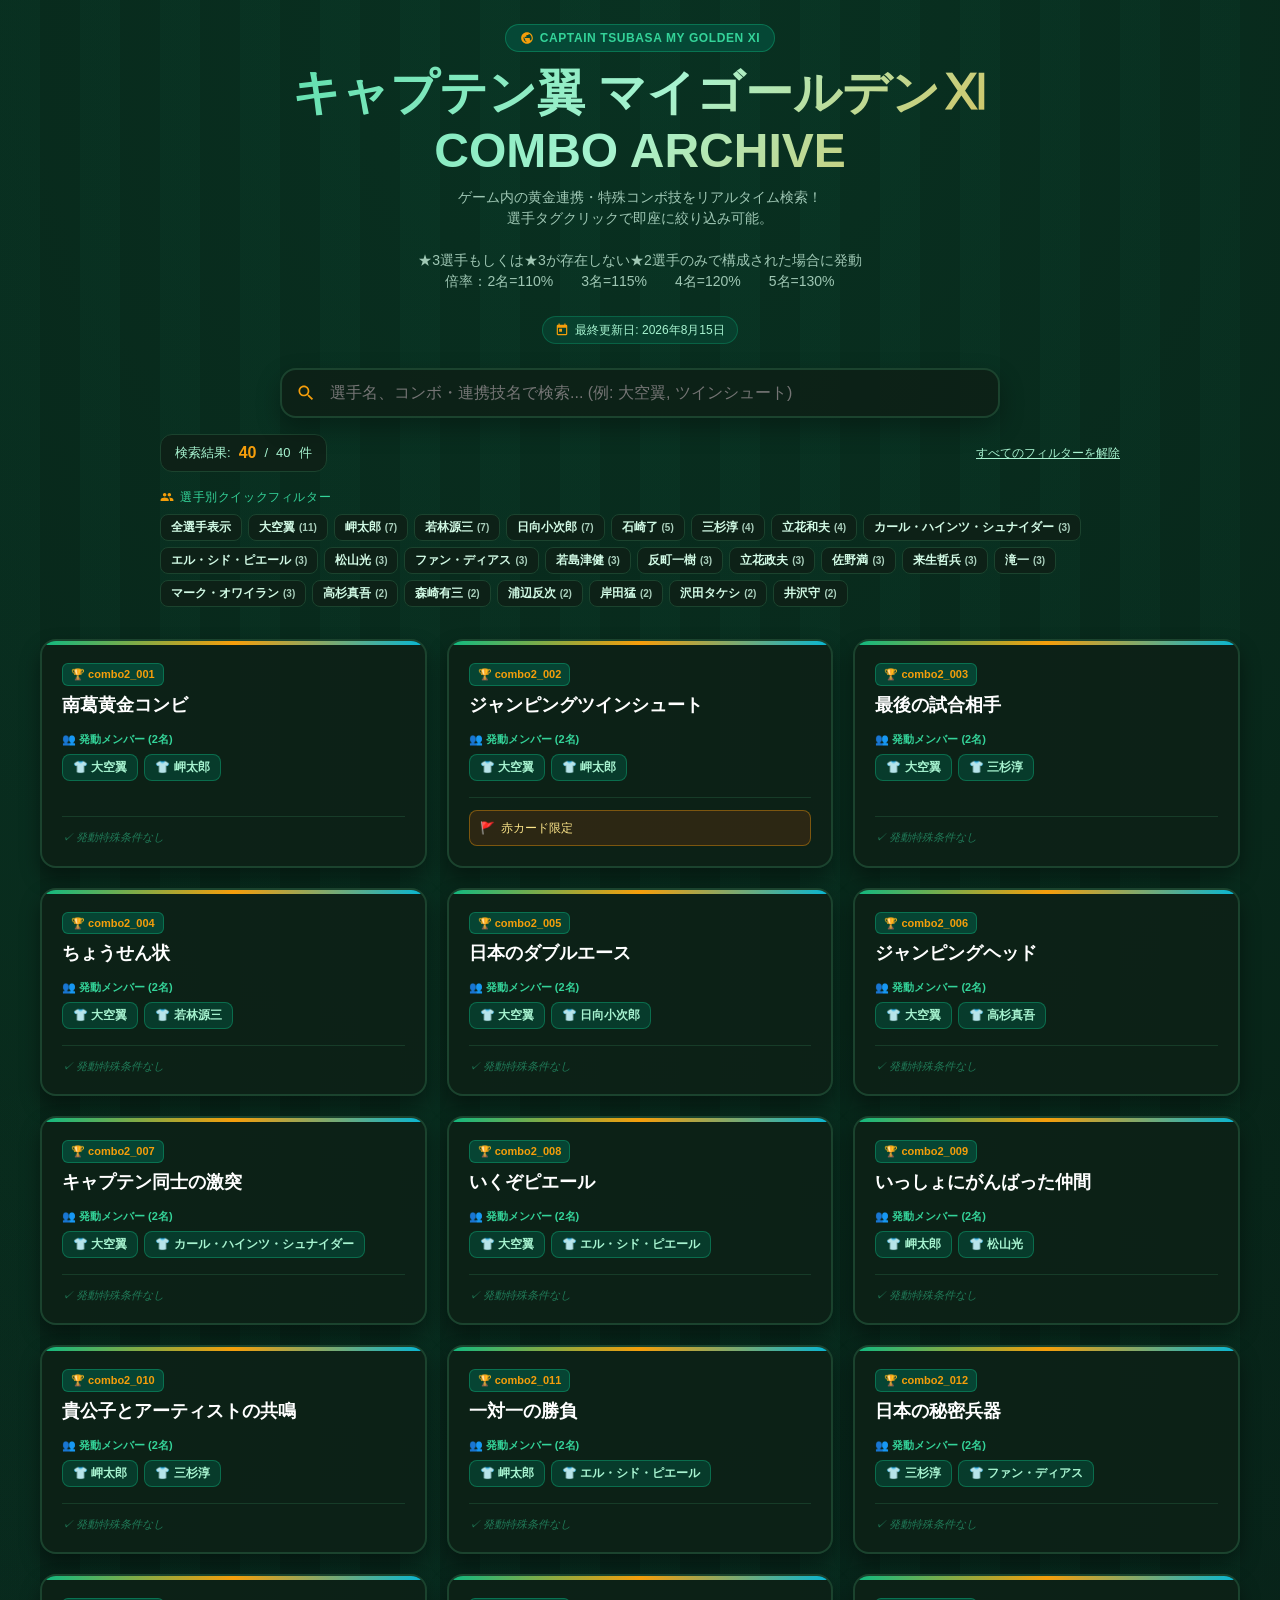
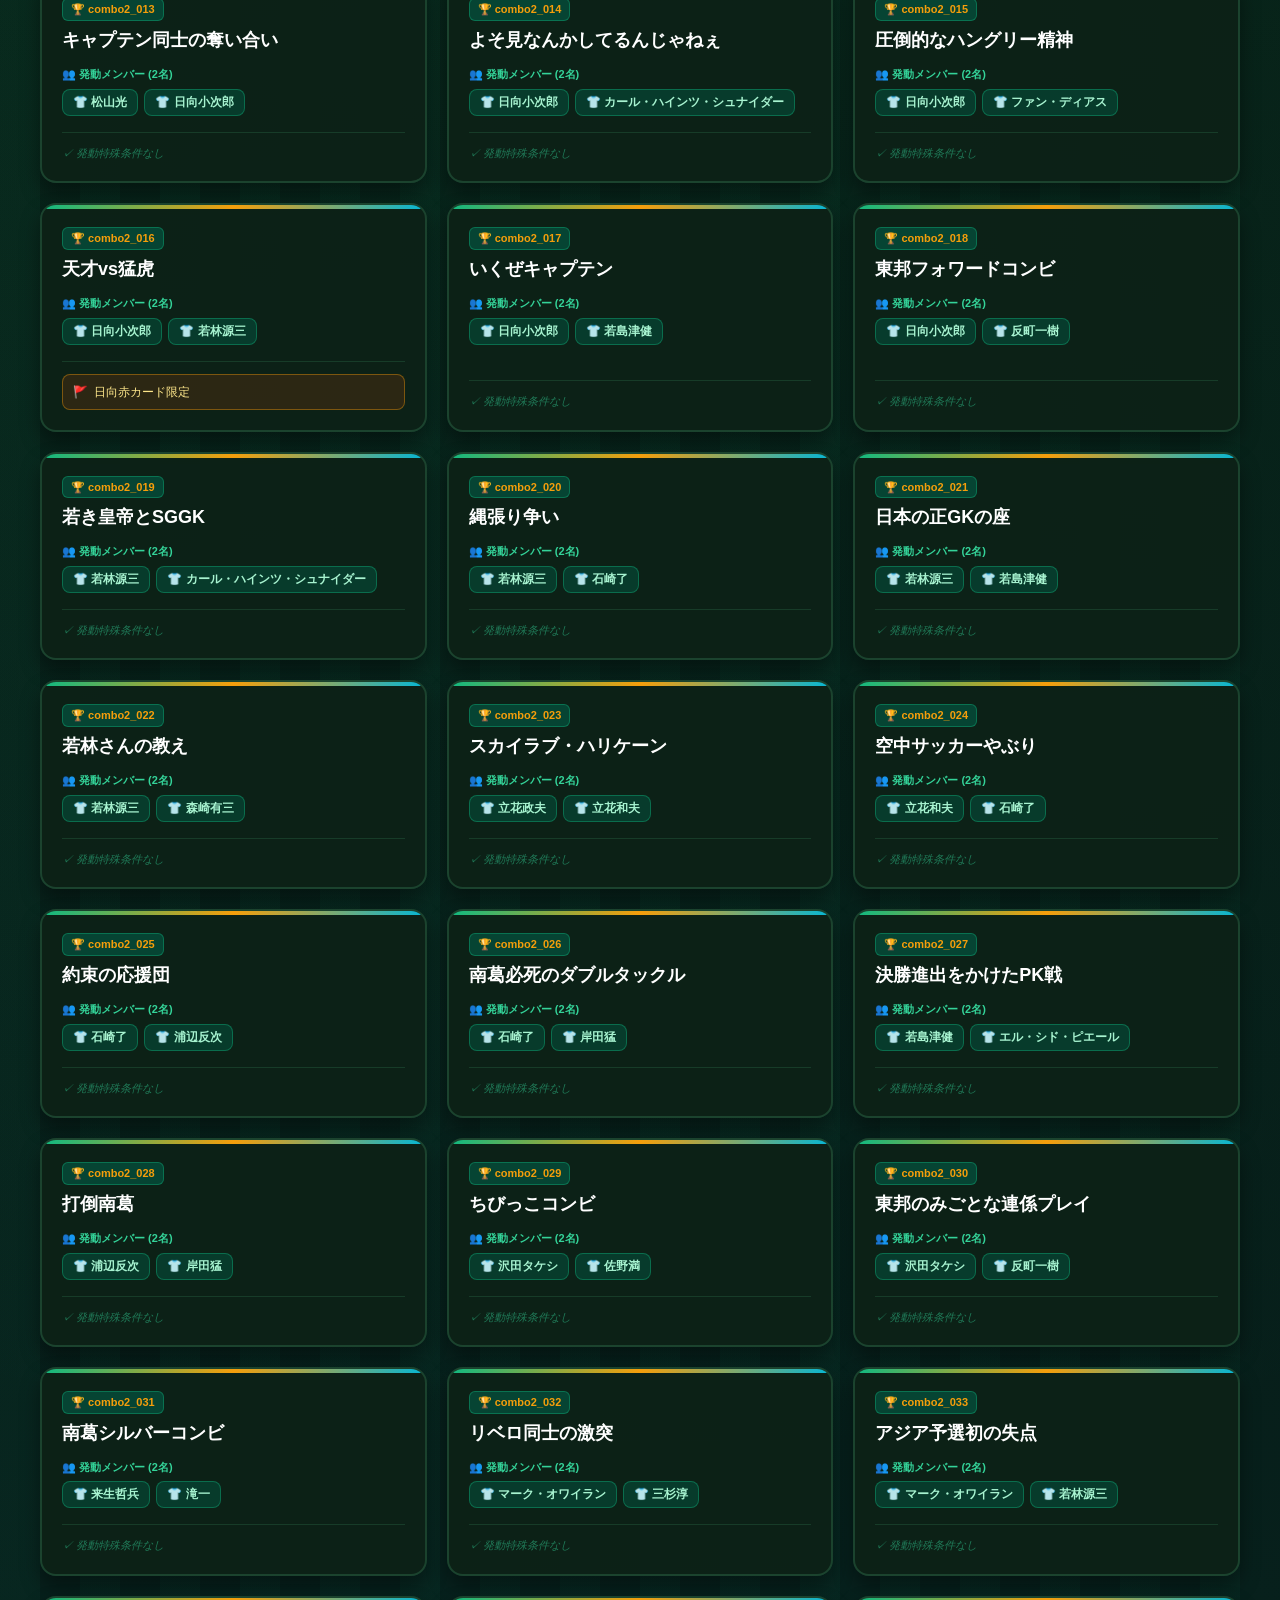
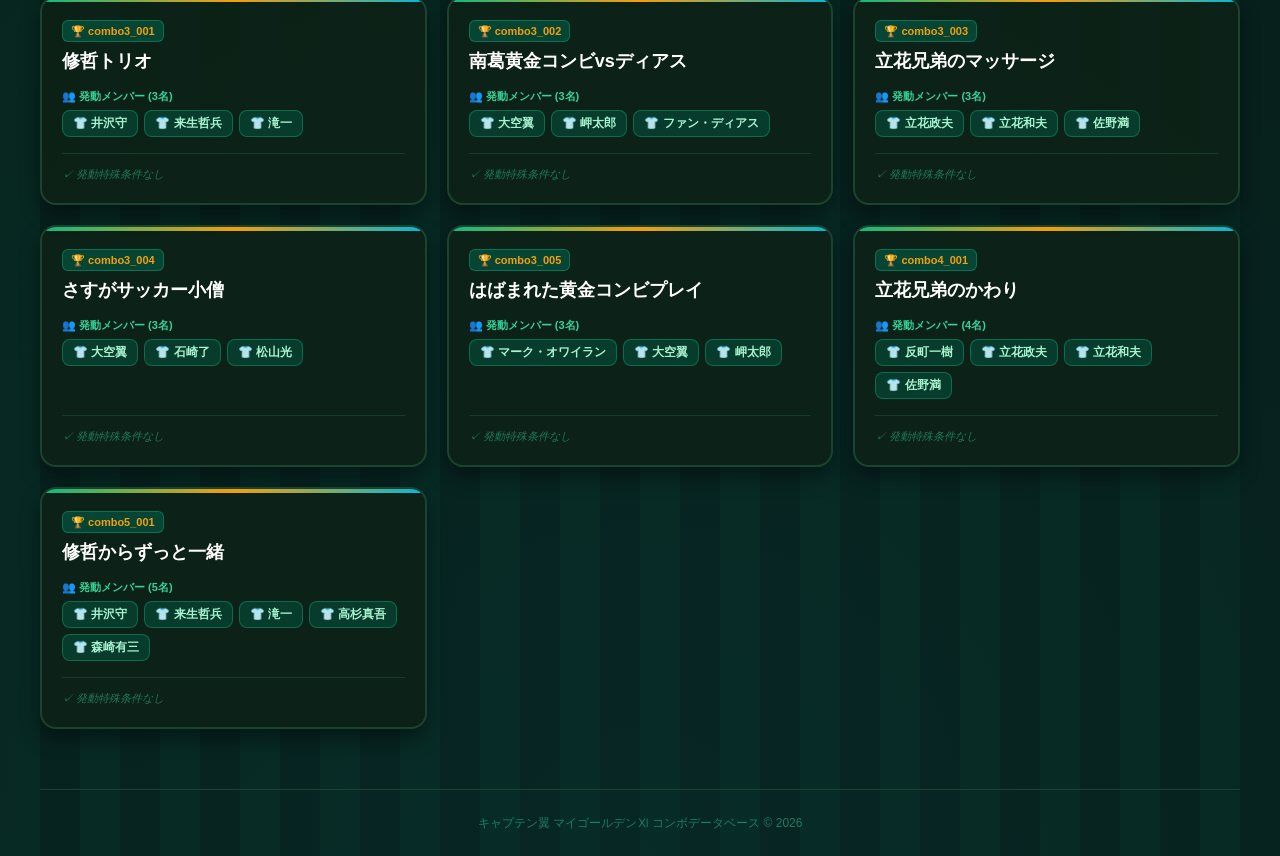
==== commit bdbfcf5f: "Add files via upload" ====
--- a/index.html
+++ b/index.html
@@ -562,22 +562,21 @@
         "combo2_016": { "combo_name": "天才vs猛虎", "": ["日向小次郎", "若林源三"], "notes": "日向赤カード限定" },
         "combo2_017": { "combo_name": "いくぜキャプテン", "": ["日向小次郎", "若島津健"], "notes": null },
         "combo2_018": { "combo_name": "東邦フォワードコンビ", "": ["日向小次郎", "反町一樹"], "notes": null },
-        "combo2_019": { "combo_name": "キャプテン同士の奪い合い", "": ["日向小次郎", "松山光"], "notes": null },
-        "combo2_020": { "combo_name": "若き皇帝とSGGK", "": ["若林源三", "カール・ハインツ・シュナイダー"], "notes": null },
-        "combo2_021": { "combo_name": "縄張り争い", "": ["若林源三", "石崎了"], "notes": null },
-        "combo2_022": { "combo_name": "日本の正GKの座", "": ["若林源三", "若島津健"], "notes": null },
-        "combo2_023": { "combo_name": "若林さんの教え", "": ["若林源三", "森崎有三"], "notes": null },
-        "combo2_024": { "combo_name": "スカイラブ・ハリケーン", "": ["立花政夫", "立花和夫"], "notes": null },
-        "combo2_025": { "combo_name": "空中サッカーやぶり", "": ["立花和夫", "石崎了"], "notes": null },
-        "combo2_026": { "combo_name": "約束の応援団", "": ["石崎了", "浦辺反次"], "notes": null },
-        "combo2_027": { "combo_name": "南葛必死のダブルタックル", "": ["石崎了", "岸田猛"], "notes": null },
-        "combo2_028": { "combo_name": "決勝進出をかけたPK戦", "": ["若島津健", "エル・シド・ピエール"], "notes": null },
-        "combo2_029": { "combo_name": "打倒南葛", "": ["浦辺反次", "岸田猛"], "notes": null },
-        "combo2_030": { "combo_name": "ちびっこコンビ", "": ["沢田タケシ", "佐野満"], "notes": null },
-        "combo2_031": { "combo_name": "東邦のみごとな連係プレイ", "": ["沢田タケシ", "反町一樹"], "notes": null },
-        "combo2_032": { "combo_name": "南葛シルバーコンビ", "": ["来生哲兵", "滝一"], "notes": null },
-        "combo2_033": { "combo_name": "リベロ同士の激突", "": ["マーク・オワイラン", "三杉淳"], "notes": null },
-        "combo2_034": { "combo_name": "アジア予選初の失点", "": ["マーク・オワイラン", "若林源三"], "notes": null },
+        "combo2_019": { "combo_name": "若き皇帝とSGGK", "": ["若林源三", "カール・ハインツ・シュナイダー"], "notes": null },
+        "combo2_020": { "combo_name": "縄張り争い", "": ["若林源三", "石崎了"], "notes": null },
+        "combo2_021": { "combo_name": "日本の正GKの座", "": ["若林源三", "若島津健"], "notes": null },
+        "combo2_022": { "combo_name": "若林さんの教え", "": ["若林源三", "森崎有三"], "notes": null },
+        "combo2_023": { "combo_name": "スカイラブ・ハリケーン", "": ["立花政夫", "立花和夫"], "notes": null },
+        "combo2_024": { "combo_name": "空中サッカーやぶり", "": ["立花和夫", "石崎了"], "notes": null },
+        "combo2_025": { "combo_name": "約束の応援団", "": ["石崎了", "浦辺反次"], "notes": null },
+        "combo2_026": { "combo_name": "南葛必死のダブルタックル", "": ["石崎了", "岸田猛"], "notes": null },
+        "combo2_027": { "combo_name": "決勝進出をかけたPK戦", "": ["若島津健", "エル・シド・ピエール"], "notes": null },
+        "combo2_028": { "combo_name": "打倒南葛", "": ["浦辺反次", "岸田猛"], "notes": null },
+        "combo2_029": { "combo_name": "ちびっこコンビ", "": ["沢田タケシ", "佐野満"], "notes": null },
+        "combo2_030": { "combo_name": "東邦のみごとな連係プレイ", "": ["沢田タケシ", "反町一樹"], "notes": null },
+        "combo2_031": { "combo_name": "南葛シルバーコンビ", "": ["来生哲兵", "滝一"], "notes": null },
+        "combo2_032": { "combo_name": "リベロ同士の激突", "": ["マーク・オワイラン", "三杉淳"], "notes": null },
+        "combo2_033": { "combo_name": "アジア予選初の失点", "": ["マーク・オワイラン", "若林源三"], "notes": null },
         "combo3_001": { "combo_name": "修哲トリオ", "": ["井沢守", "来生哲兵", "滝一"], "notes": null },
         "combo3_002": { "combo_name": "南葛黄金コンビvsディアス", "": ["大空翼", "岬太郎", "ファン・ディアス"], "notes": null },
         "combo3_003": { "combo_name": "立花兄弟のマッサージ", "": ["立花政夫", "立花和夫", "佐野満"], "notes": null },
@@ -859,4 +858,4 @@
   </script>
 </body>
 
-</html>
+</html>
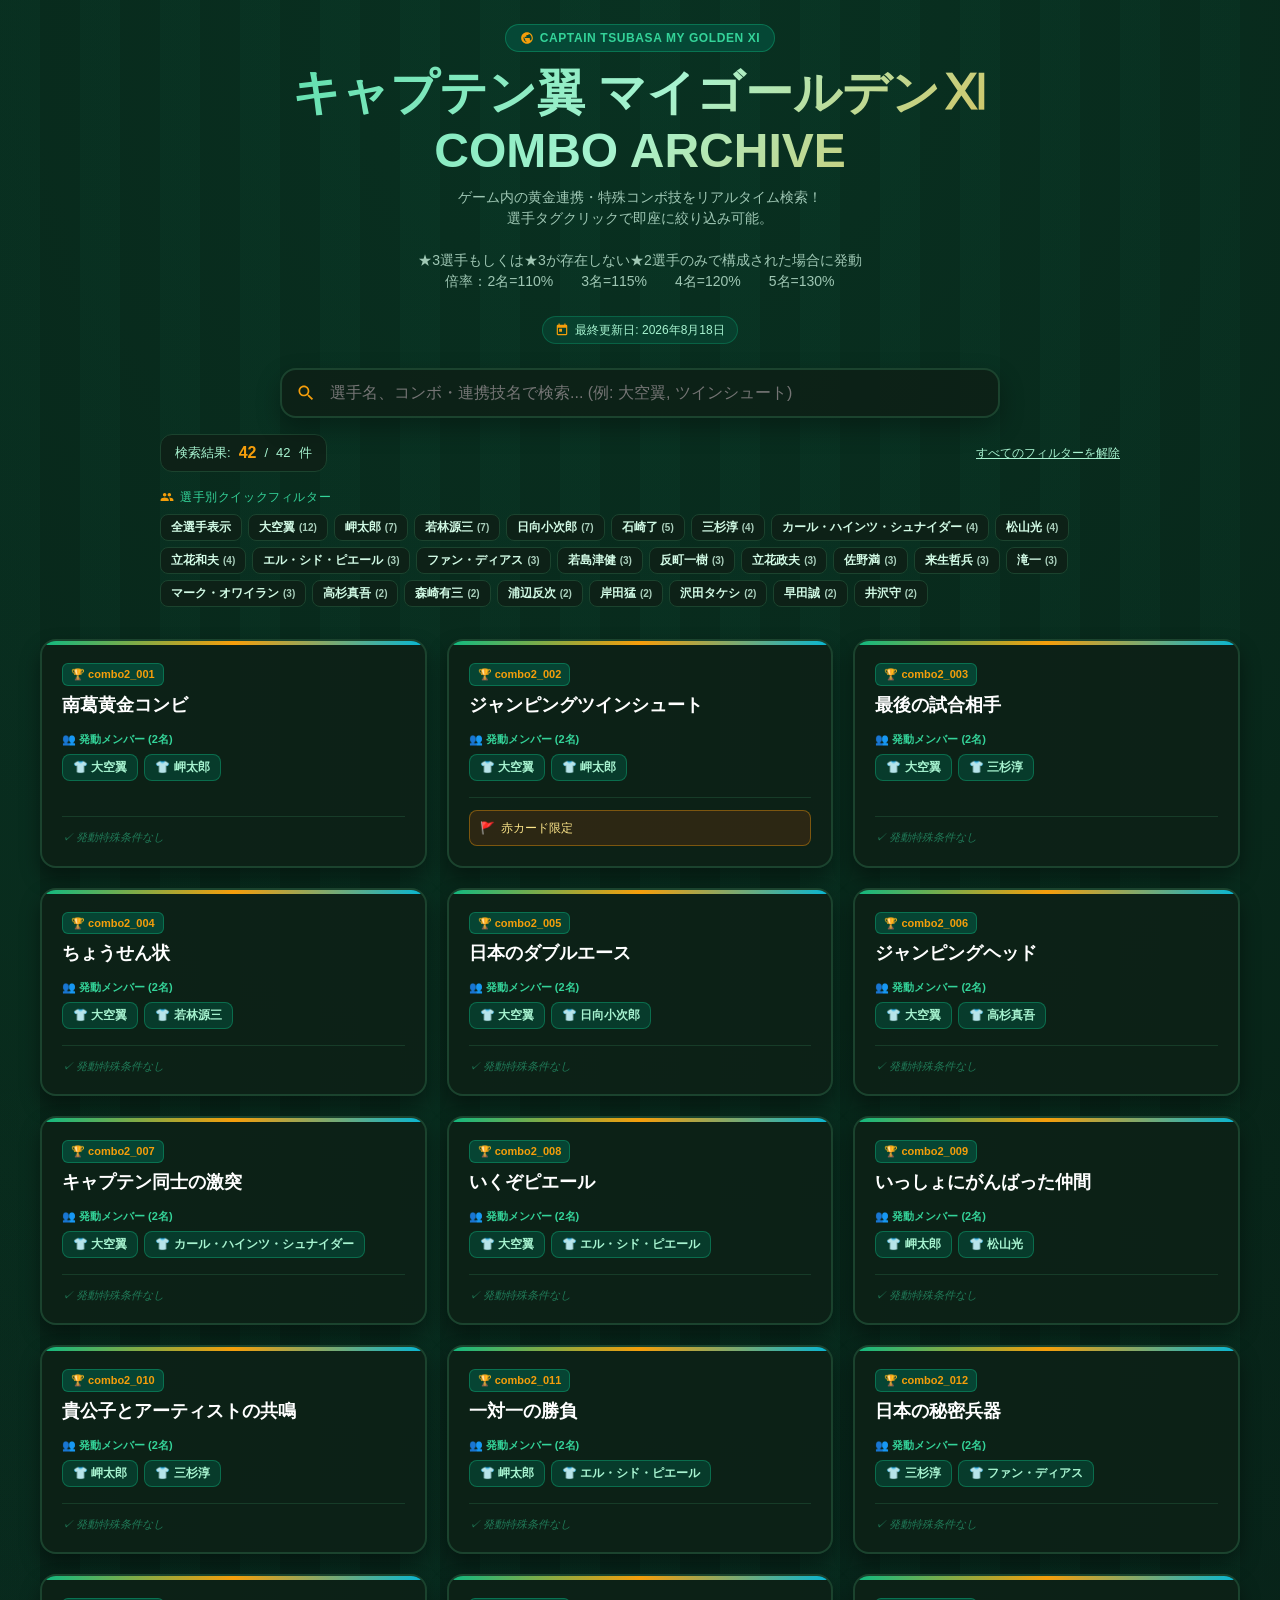
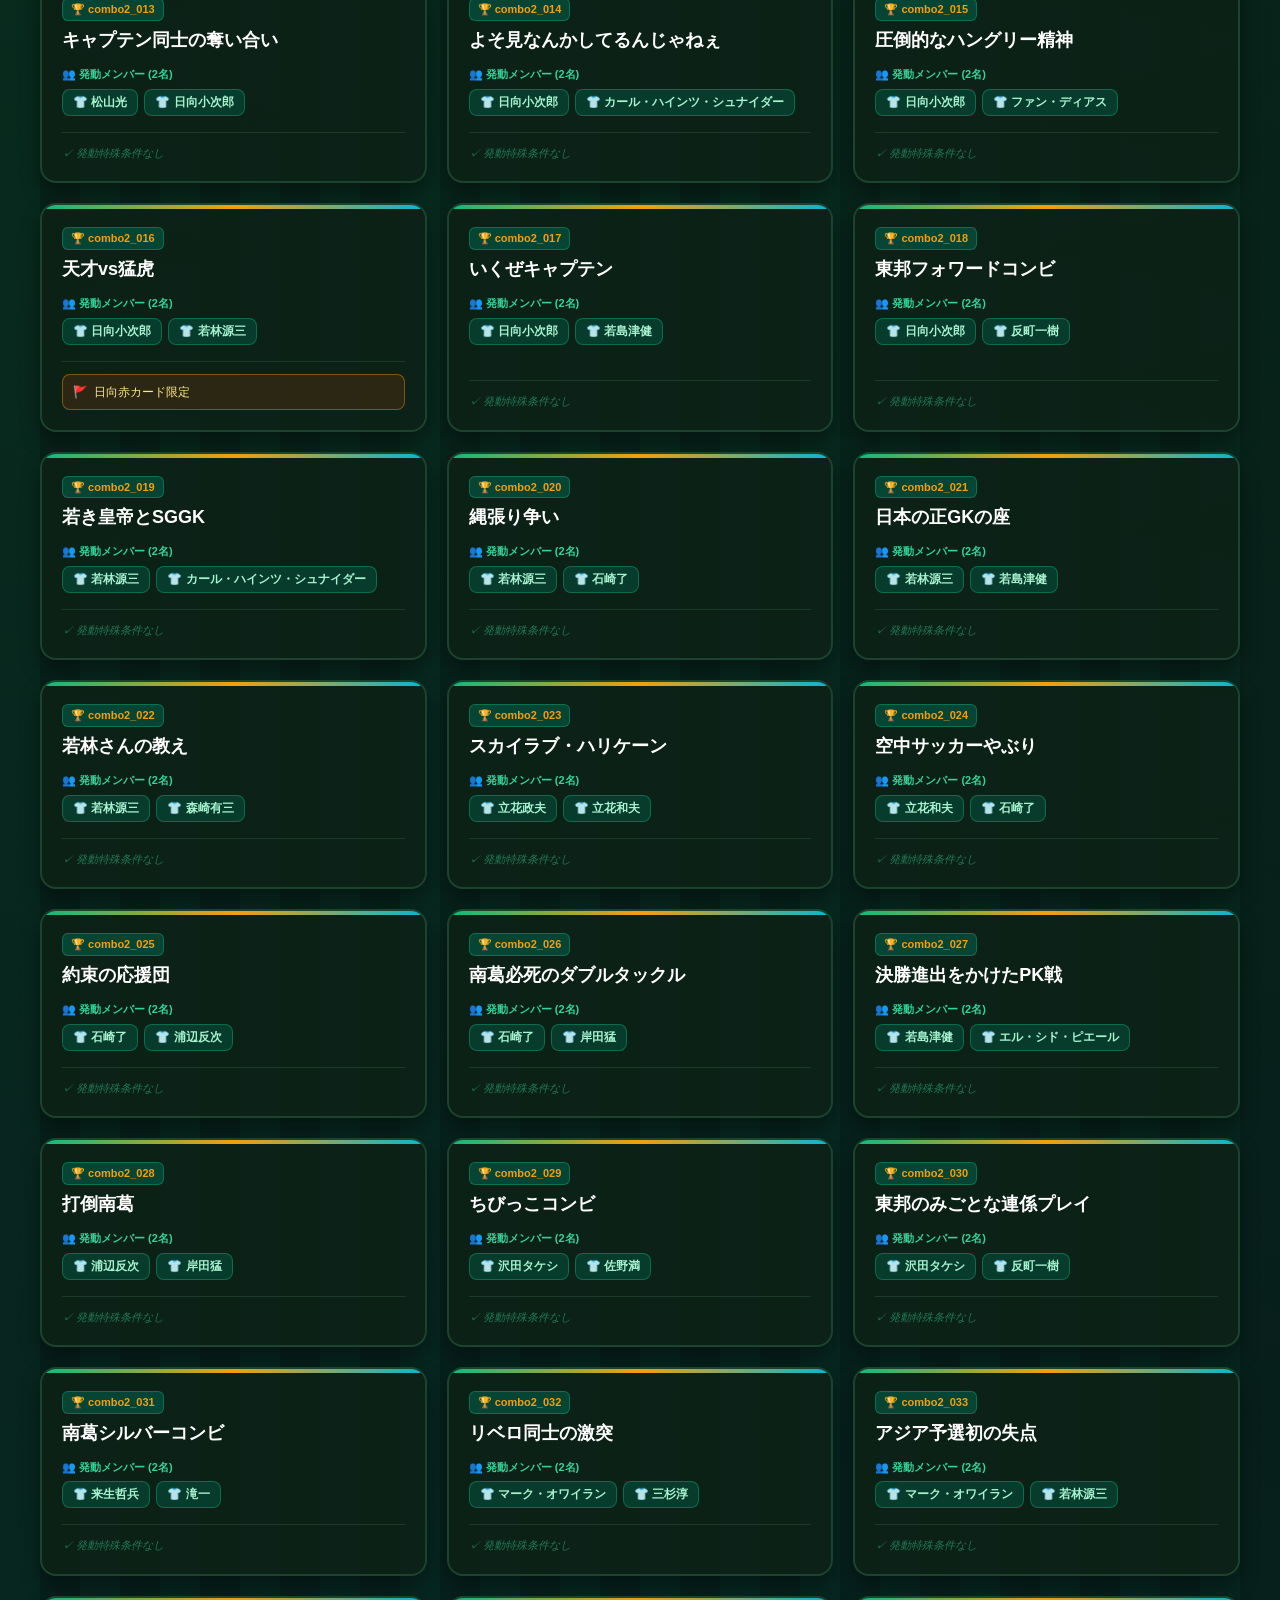
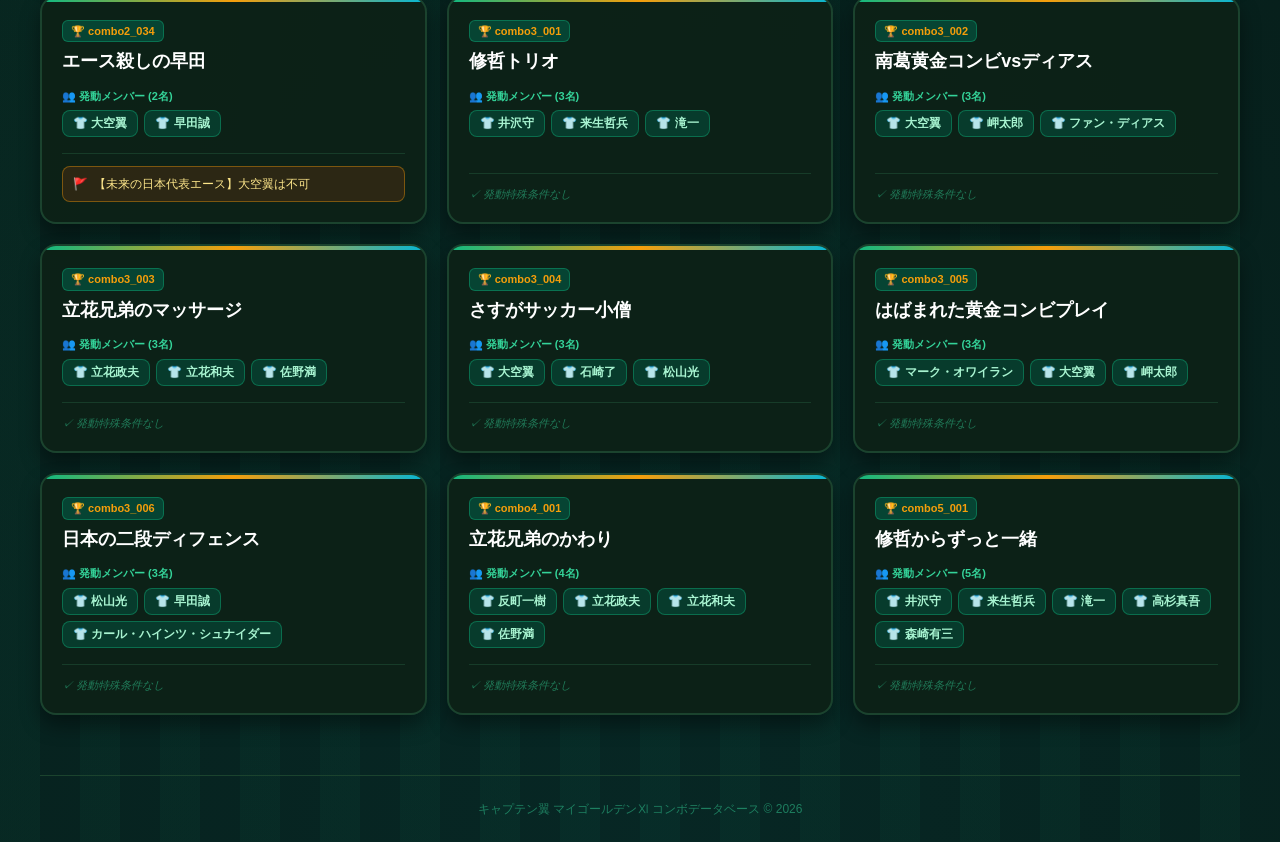
==== commit 91a48389: "Add files via upload" ====
--- a/index.html
+++ b/index.html
@@ -472,7 +472,7 @@
           <path
             d="M19 3h-1V1h-2v2H8V1H6v2H5c-1.11 0-1.99.9-1.99 2L3 19c0 1.1.89 2 2 2h14c1.1 0 2-.9 2-2V5c0-1.1-.9-2-2-2zm0 16H5V8h14v11zM7 10h5v5H7z" />
         </svg>
-        最終更新日: 2026年8月15日
+        最終更新日: 2026年8月18日
       </span>
     </div>
 
@@ -577,11 +577,13 @@
         "combo2_031": { "combo_name": "南葛シルバーコンビ", "": ["来生哲兵", "滝一"], "notes": null },
         "combo2_032": { "combo_name": "リベロ同士の激突", "": ["マーク・オワイラン", "三杉淳"], "notes": null },
         "combo2_033": { "combo_name": "アジア予選初の失点", "": ["マーク・オワイラン", "若林源三"], "notes": null },
+        "combo2_034": { "combo_name": "エース殺しの早田", "": ["大空翼", "早田誠"], "notes": "【未来の日本代表エース】大空翼は不可" },
         "combo3_001": { "combo_name": "修哲トリオ", "": ["井沢守", "来生哲兵", "滝一"], "notes": null },
         "combo3_002": { "combo_name": "南葛黄金コンビvsディアス", "": ["大空翼", "岬太郎", "ファン・ディアス"], "notes": null },
         "combo3_003": { "combo_name": "立花兄弟のマッサージ", "": ["立花政夫", "立花和夫", "佐野満"], "notes": null },
         "combo3_004": { "combo_name": "さすがサッカー小僧", "": ["大空翼", "石崎了", "松山光"], "notes": null },
         "combo3_005": { "combo_name": "はばまれた黄金コンビプレイ", "": ["マーク・オワイラン", "大空翼", "岬太郎"], "notes": null },
+        "combo3_006": { "combo_name": "日本の二段ディフェンス", "": ["松山光", "早田誠", "カール・ハインツ・シュナイダー"], "notes": null },
         "combo4_001": { "combo_name": "立花兄弟のかわり", "": ["反町一樹", "立花政夫", "立花和夫", "佐野満"], "notes": null },
         "combo5_001": { "combo_name": "修哲からずっと一緒", "": ["井沢守", "来生哲兵", "滝一", "高杉真吾", "森崎有三"], "notes": null },
       };
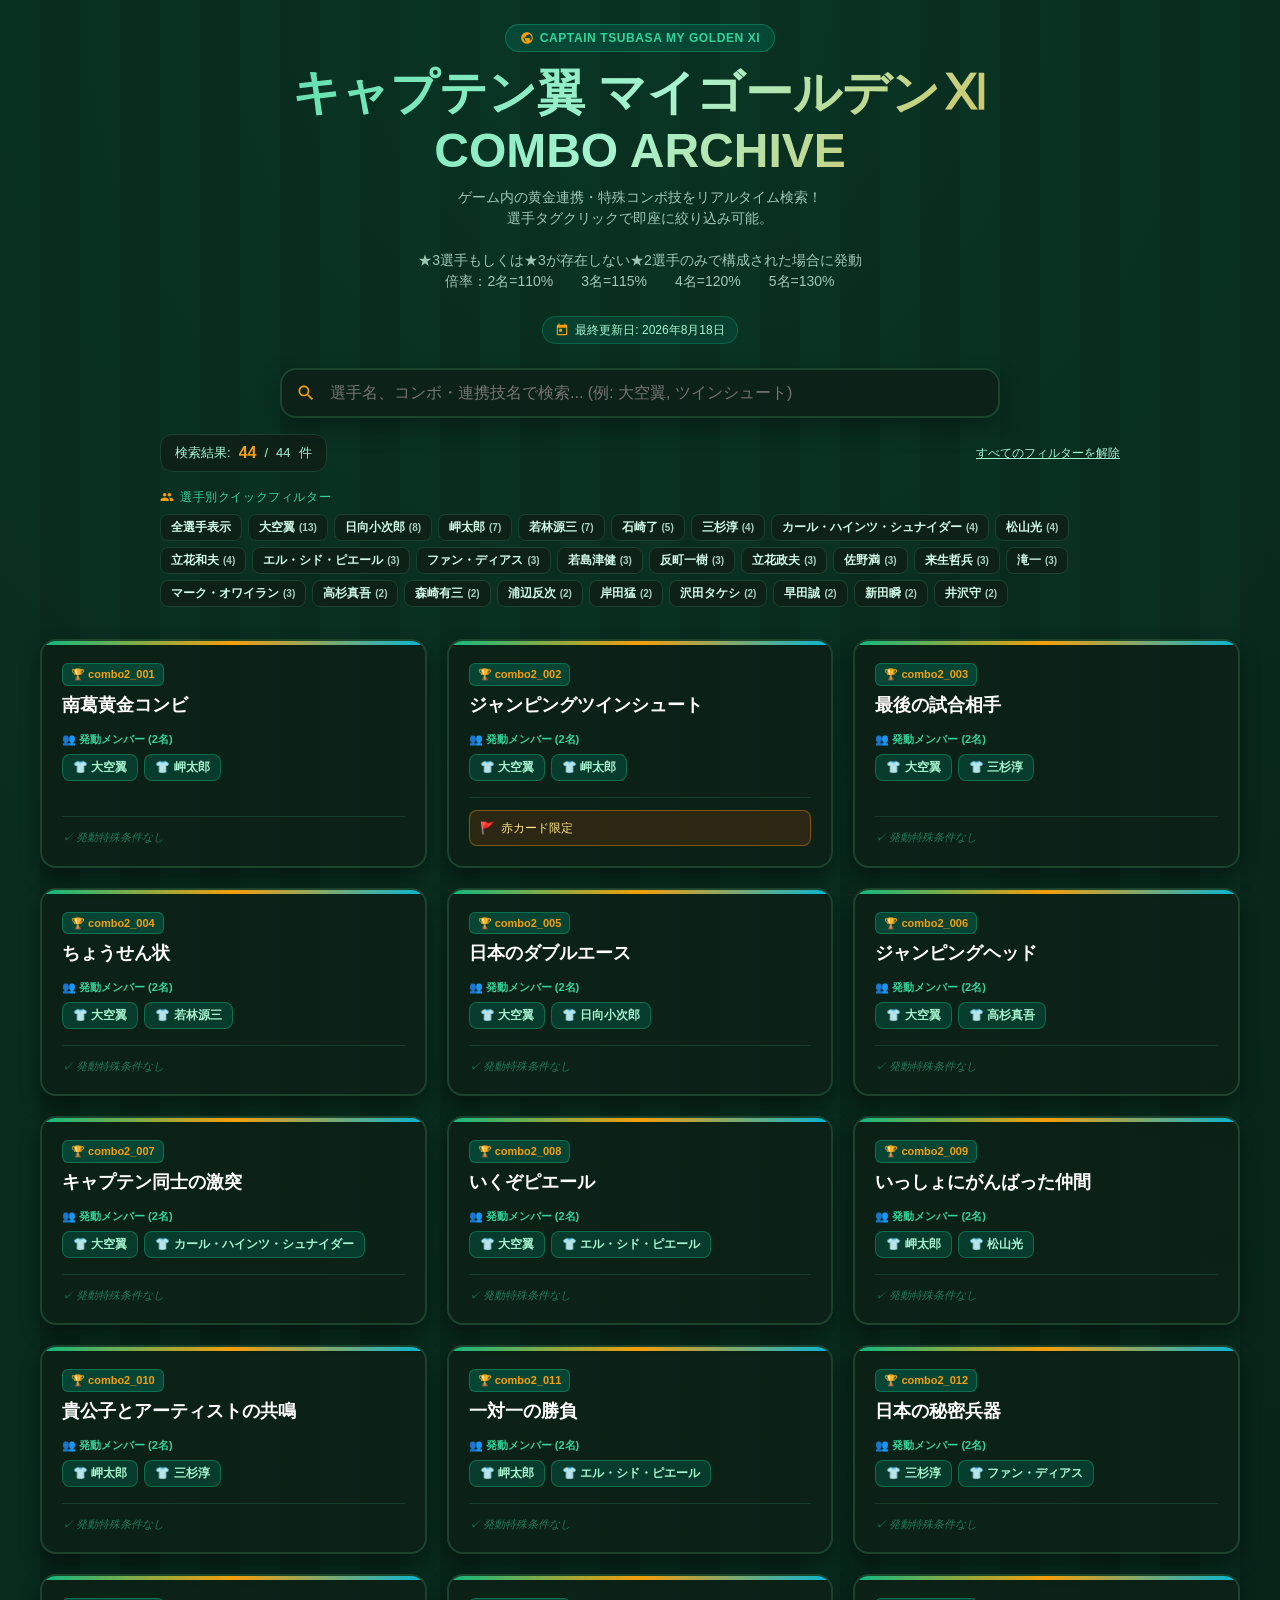
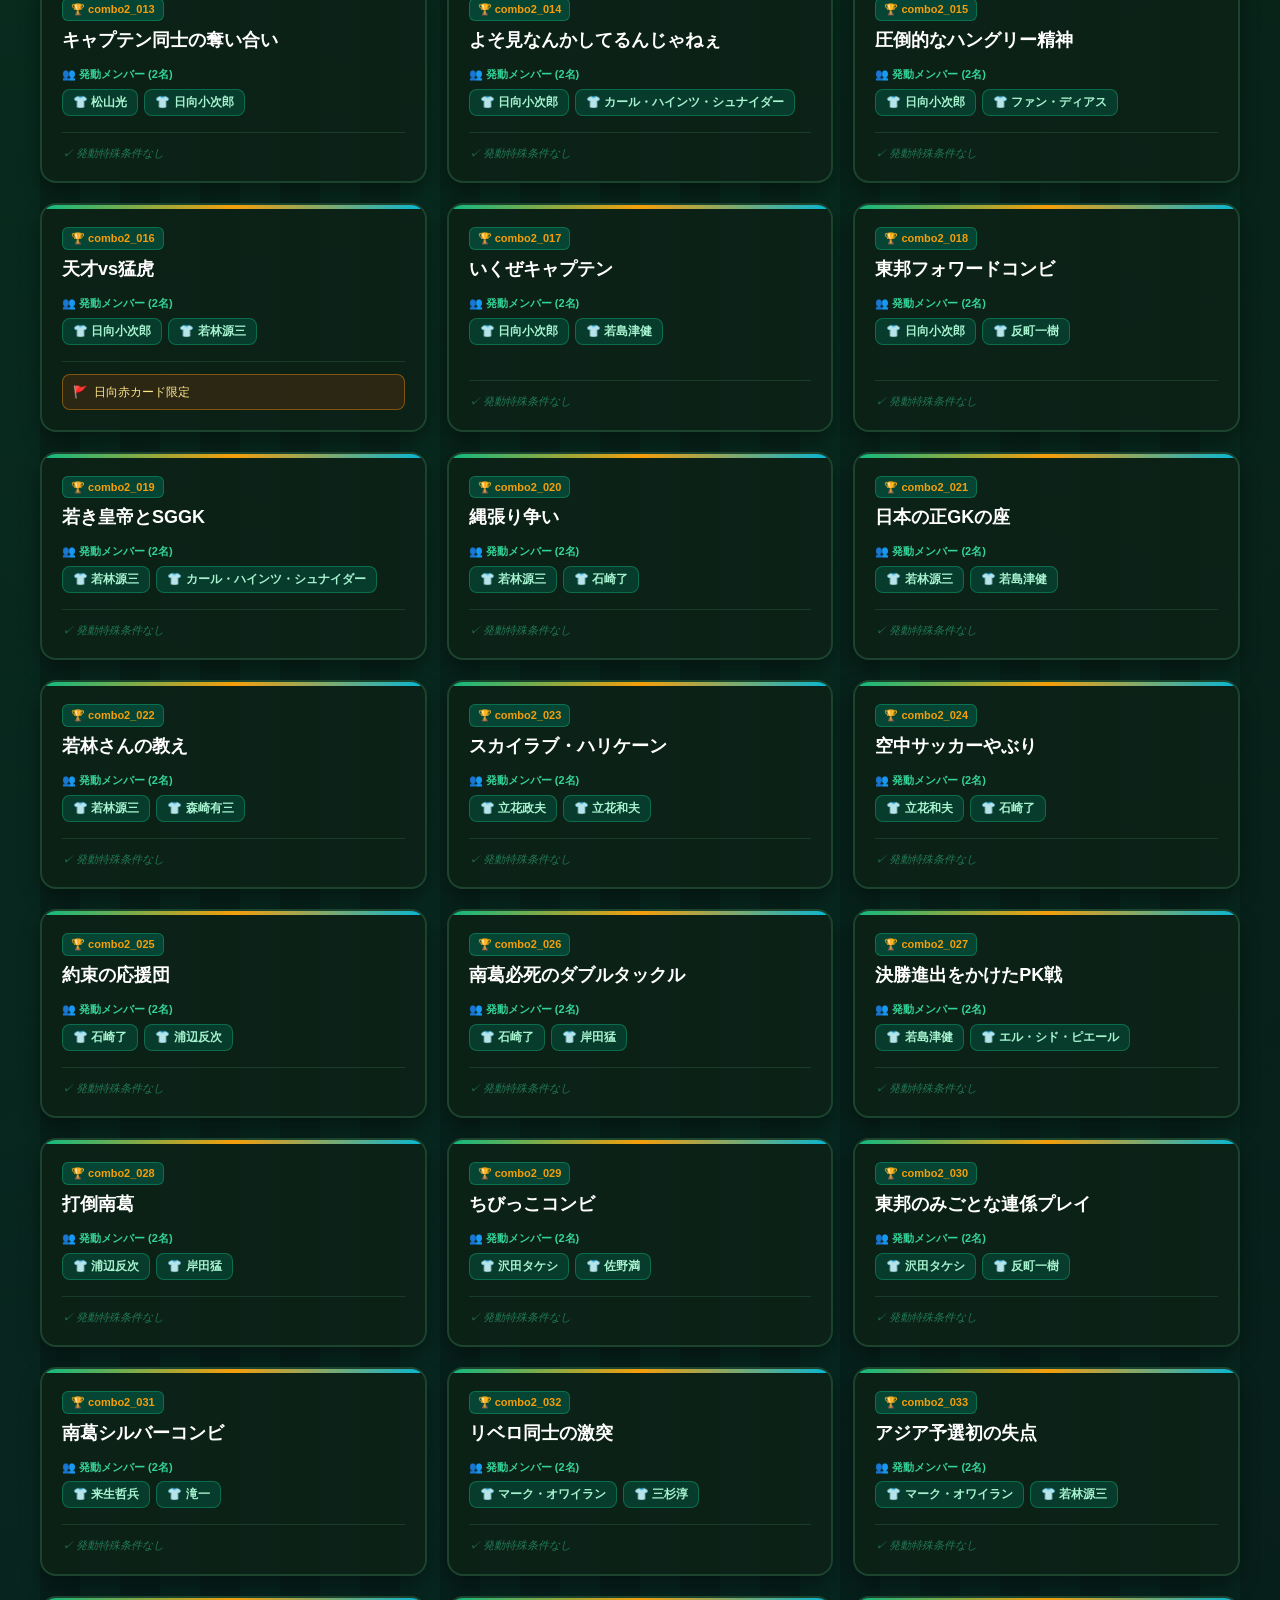
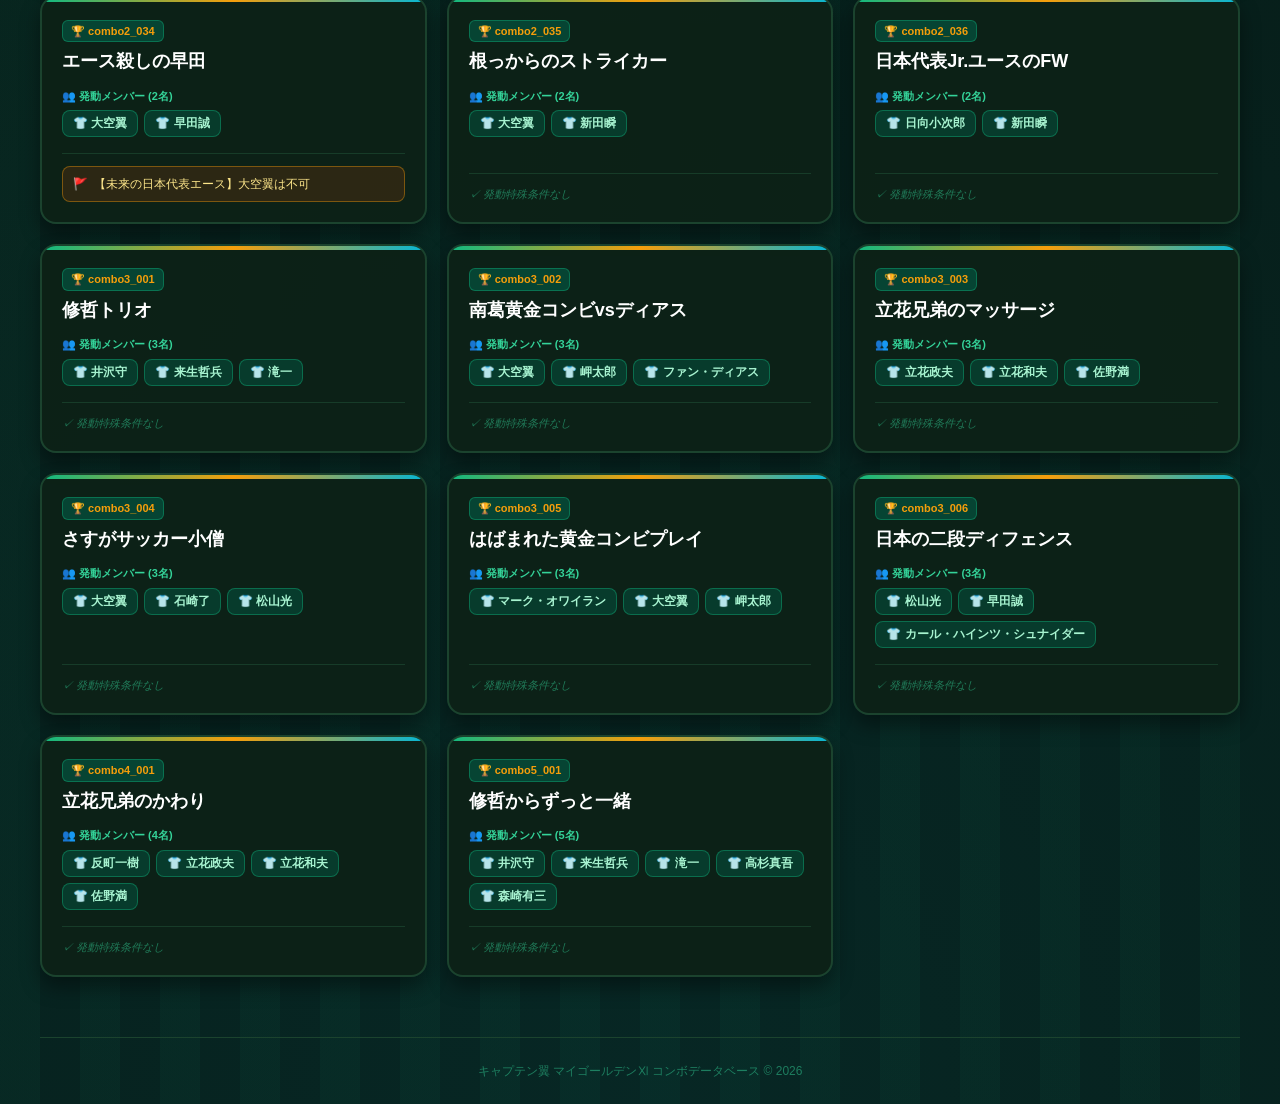
==== commit 1de80b69: "Add files via upload" ====
--- a/index.html
+++ b/index.html
@@ -578,6 +578,8 @@
         "combo2_032": { "combo_name": "リベロ同士の激突", "": ["マーク・オワイラン", "三杉淳"], "notes": null },
         "combo2_033": { "combo_name": "アジア予選初の失点", "": ["マーク・オワイラン", "若林源三"], "notes": null },
         "combo2_034": { "combo_name": "エース殺しの早田", "": ["大空翼", "早田誠"], "notes": "【未来の日本代表エース】大空翼は不可" },
+        "combo2_035": { "combo_name": "根っからのストライカー", "": ["大空翼", "新田瞬"], "notes": null },
+        "combo2_036": { "combo_name": "日本代表Jr.ユースのFW", "": ["日向小次郎", "新田瞬"], "notes": null },
         "combo3_001": { "combo_name": "修哲トリオ", "": ["井沢守", "来生哲兵", "滝一"], "notes": null },
         "combo3_002": { "combo_name": "南葛黄金コンビvsディアス", "": ["大空翼", "岬太郎", "ファン・ディアス"], "notes": null },
         "combo3_003": { "combo_name": "立花兄弟のマッサージ", "": ["立花政夫", "立花和夫", "佐野満"], "notes": null },
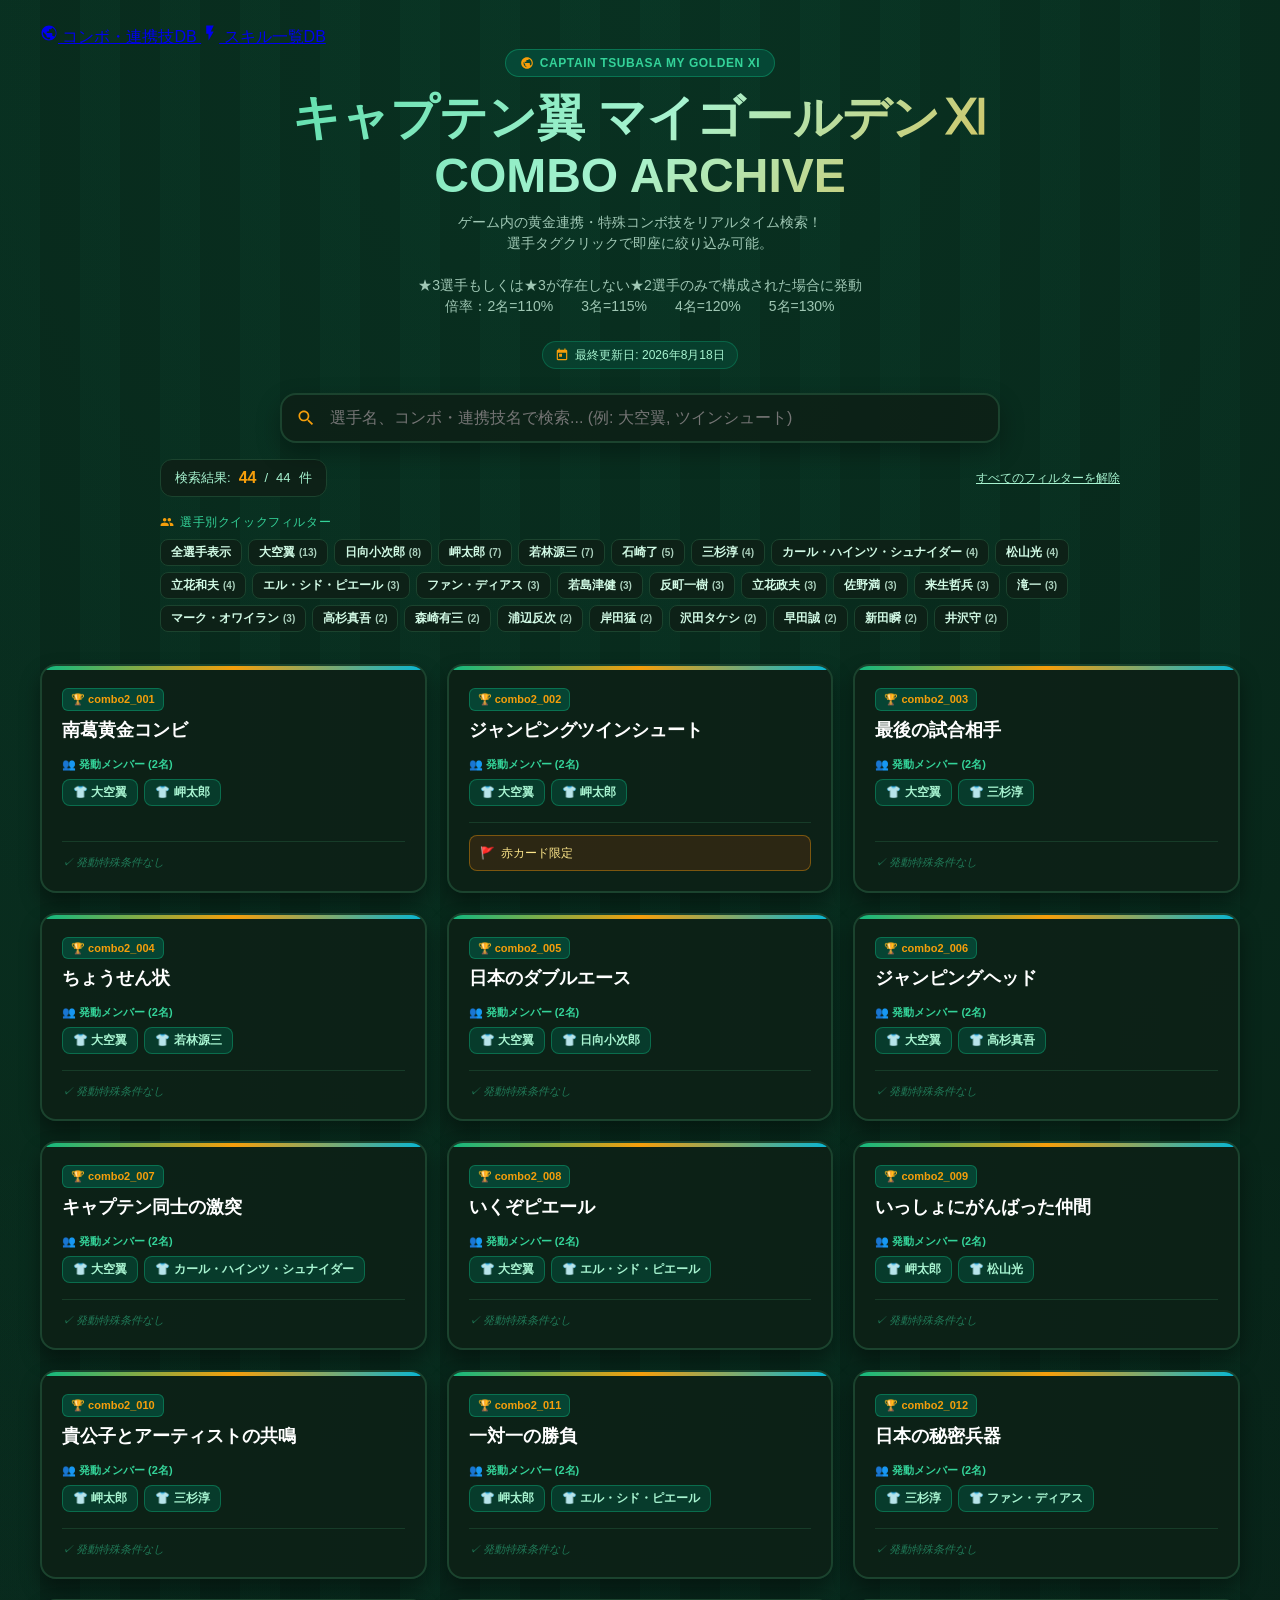
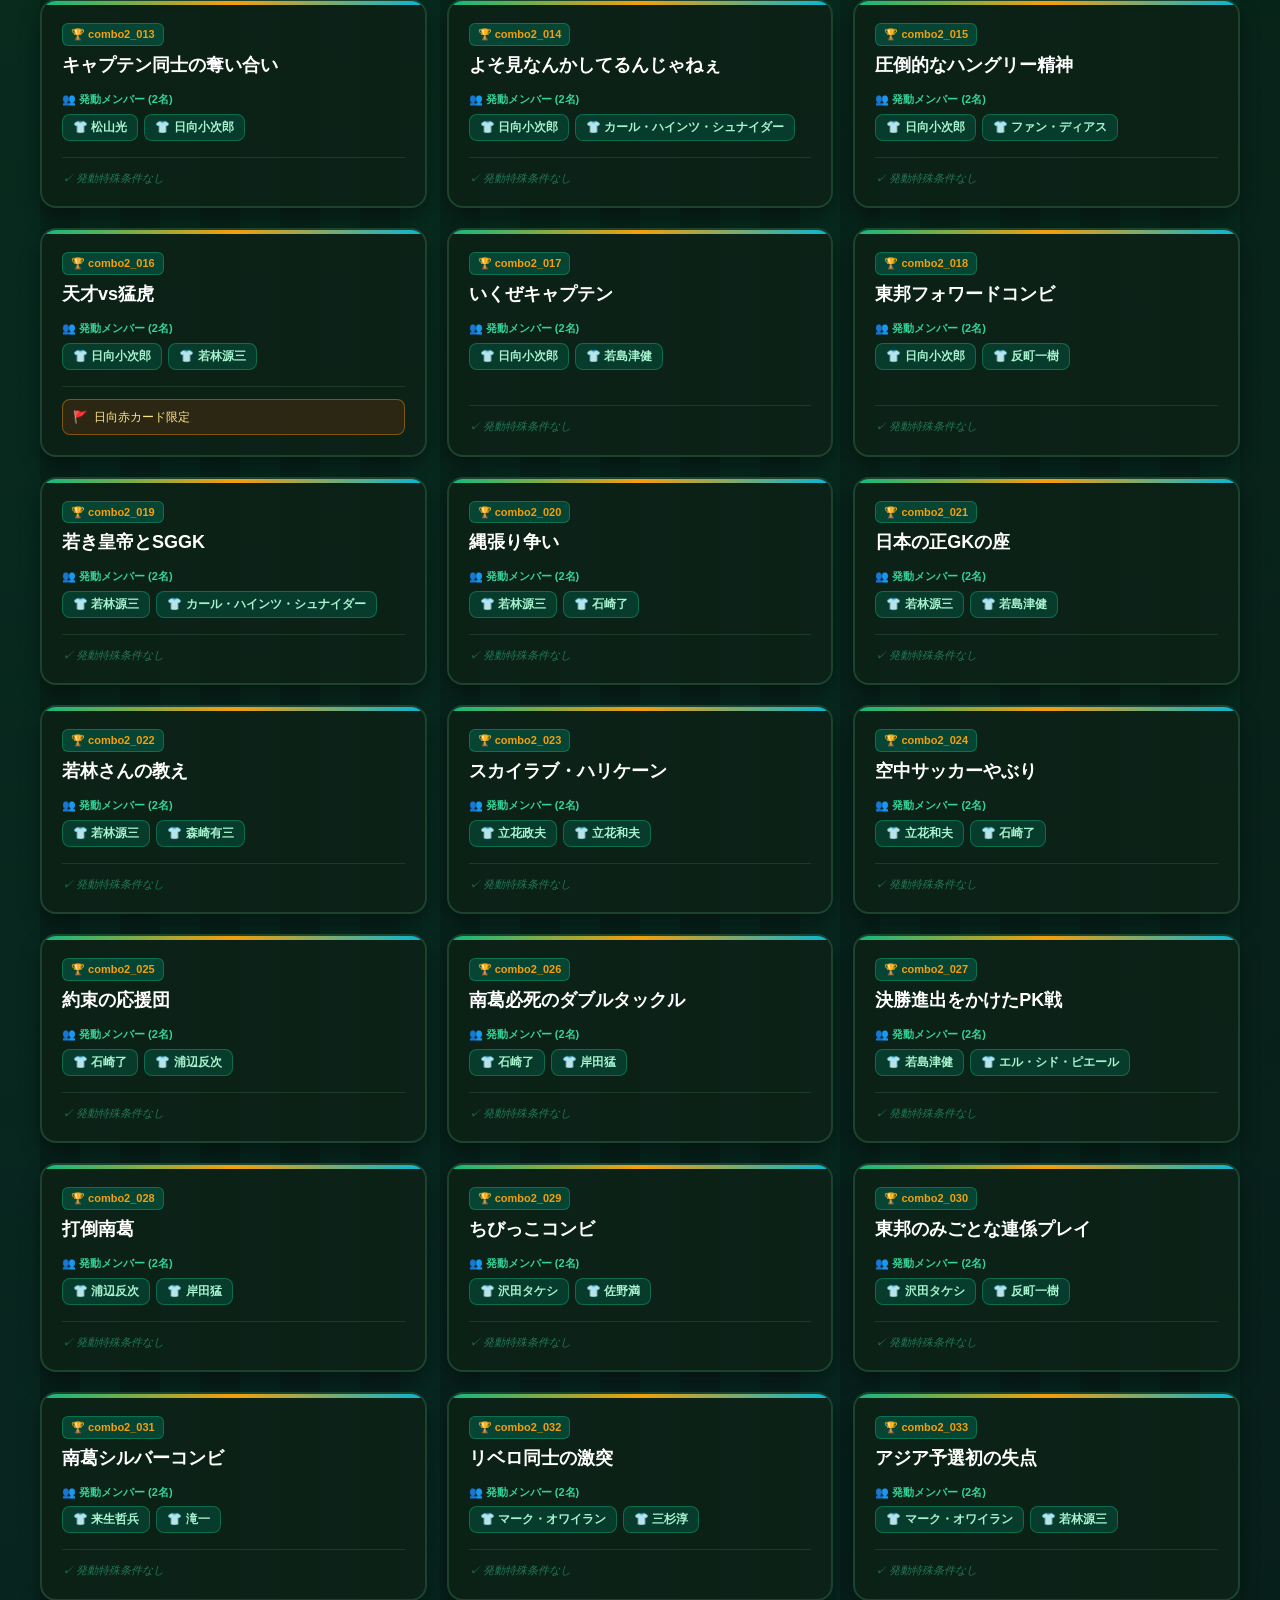
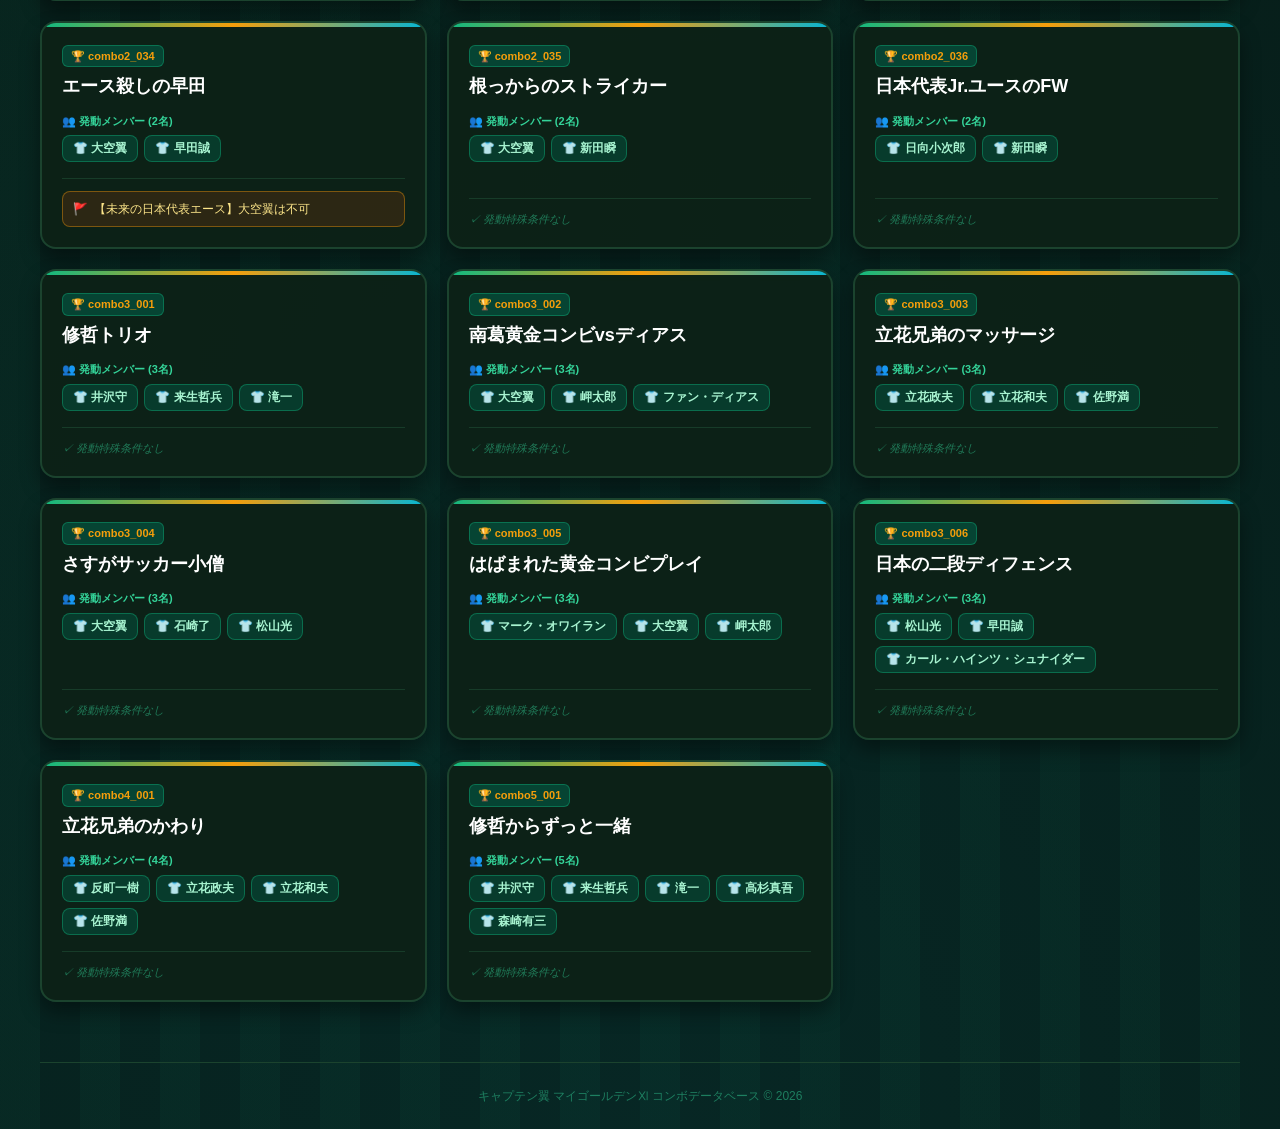
==== commit abc09e5b: "Add files via upload" ====
--- a/index.html
+++ b/index.html
@@ -5,8 +5,7 @@
   <meta charset="UTF-8">
   <meta name="viewport" content="width=device-width, initial-scale=1.0">
   <title>キャプテン翼マイゴールデンⅪコンボデータベース | Combo Database</title>
-  <meta name="description" content="キャプテン翼マイゴールデンⅪのコンボ・連携技情報を検索・閲覧できるリアルタイムデータベース">
-
+  <link rel="stylesheet" href="style.css">
   <style>
     /* 全外部通信(CDN)を不要にする純粋なレスポンシブCSS */
     * {
@@ -445,6 +444,22 @@
 <body>
 
   <div class="container">
+
+    <!-- サイト共通タブナビゲーション -->
+    <nav class="site-nav">
+      <a href="index.html" class="site-nav-item active">
+        <svg width="18" height="18" viewBox="0 0 24 24" fill="currentColor">
+          <path d="M12 2C6.48 2 2 6.48 2 12s4.48 10 10 10 10-4.48 10-10S17.52 2 12 2zm0 18c-4.41 0-8-3.59-8-8 0-.46.05-.91.14-1.35L8.5 15v1c0 1.1.9 2 2 2h3v1.93c-1.39.7-2.96 1.07-4.5 1.07zm6.9-3.09c-.27-.54-.82-.91-1.45-.91h-1v-3c0-.55-.45-1-1-1H9v-2h2c.55 0 1-.45 1-1V7h2c1.1 0 2-.9 2-2v-.41c2.93 1.19 5 4.06 5 7.41 0 1.83-.62 3.52-1.9 4.91z"/>
+        </svg>
+        コンボ・連携技DB
+      </a>
+      <a href="skill.html" class="site-nav-item">
+        <svg width="18" height="18" viewBox="0 0 24 24" fill="currentColor">
+          <path d="M7 2v11h3v9l7-12h-4l4-8z"/>
+        </svg>
+        スキル一覧DB
+      </a>
+    </nav>
 
     <!-- ヘッダー -->
     <header>
--- a/style.css
+++ b/style.css
@@ -0,0 +1,106 @@
+/* サッカー・キャプテン翼ライク スポーティ＆スタジアム カスタムCSS */
+
+/* サッカーピッチ芝生ストライプ背景 */
+body {
+  background-color: #07130c;
+  background-image: 
+    linear-gradient(90deg, rgba(16, 185, 129, 0.03) 50%, transparent 50%),
+    radial-gradient(circle at 50% 0%, rgba(16, 185, 129, 0.15), transparent 70%),
+    radial-gradient(circle at 50% 100%, rgba(6, 182, 212, 0.1), transparent 70%);
+  background-size: 80px 100%, 100% 100%, 100% 100%;
+}
+
+/* スクロールバーのカスタマイズ */
+.custom-scrollbar::-webkit-scrollbar {
+  height: 6px;
+  width: 6px;
+}
+
+.custom-scrollbar::-webkit-scrollbar-track {
+  background: rgba(10, 30, 20, 0.8);
+  border-radius: 9999px;
+}
+
+.custom-scrollbar::-webkit-scrollbar-thumb {
+  background: rgba(16, 185, 129, 0.5);
+  border-radius: 9999px;
+}
+
+.custom-scrollbar::-webkit-scrollbar-thumb:hover {
+  background: rgba(16, 185, 129, 0.9);
+}
+
+/* カードのフェードインアニメーション */
+@keyframes fadeInUp {
+  from {
+    opacity: 0;
+    transform: translateY(14px) scale(0.98);
+  }
+  to {
+    opacity: 1;
+    transform: translateY(0) scale(1);
+  }
+}
+
+.card-animate {
+  animation: fadeInUp 0.35s cubic-bezier(0.16, 1, 0.3, 1) forwards;
+}
+
+/* サッカートレーディングカード風 ホバーエフェクト */
+.soccer-card-hover {
+  transition: all 0.3s cubic-bezier(0.25, 0.8, 0.25, 1);
+  position: relative;
+  overflow: hidden;
+}
+
+.soccer-card-hover::before {
+  content: '';
+  position: absolute;
+  top: 0;
+  left: -100%;
+  width: 50%;
+  h: 100%;
+  height: 100%;
+  background: linear-gradient(
+    90deg,
+    transparent,
+    rgba(255, 255, 255, 0.08),
+    transparent
+  );
+  transform: skewX(-25deg);
+  transition: 0.75s;
+  pointer-events: none;
+}
+
+.soccer-card-hover:hover::before {
+  left: 150%;
+}
+
+.soccer-card-hover:hover {
+  border-color: rgba(16, 185, 129, 0.7);
+  box-shadow: 
+    0 10px 30px -5px rgba(16, 185, 129, 0.25),
+    0 0 15px rgba(245, 158, 11, 0.15);
+  transform: translateY(-4px);
+}
+
+/* キャラクタータグのホバーグラデーション */
+.char-tag {
+  transition: all 0.2s ease-in-out;
+}
+
+.char-tag:hover {
+  transform: translateY(-1px);
+  box-shadow: 0 4px 12px rgba(16, 185, 129, 0.3);
+}
+
+/* 検索入力欄フォーカス時発光 */
+#search-input:focus {
+  box-shadow: 0 0 25px rgba(16, 185, 129, 0.3), 0 0 5px rgba(245, 158, 11, 0.2);
+}
+
+/* サッカーボール回転アニメーション（控えめ） */
+.spin-on-hover:hover .fa-futbol {
+  transform: rotate(180deg);
+  transition: transform 0.5s ease-in-out;
+}
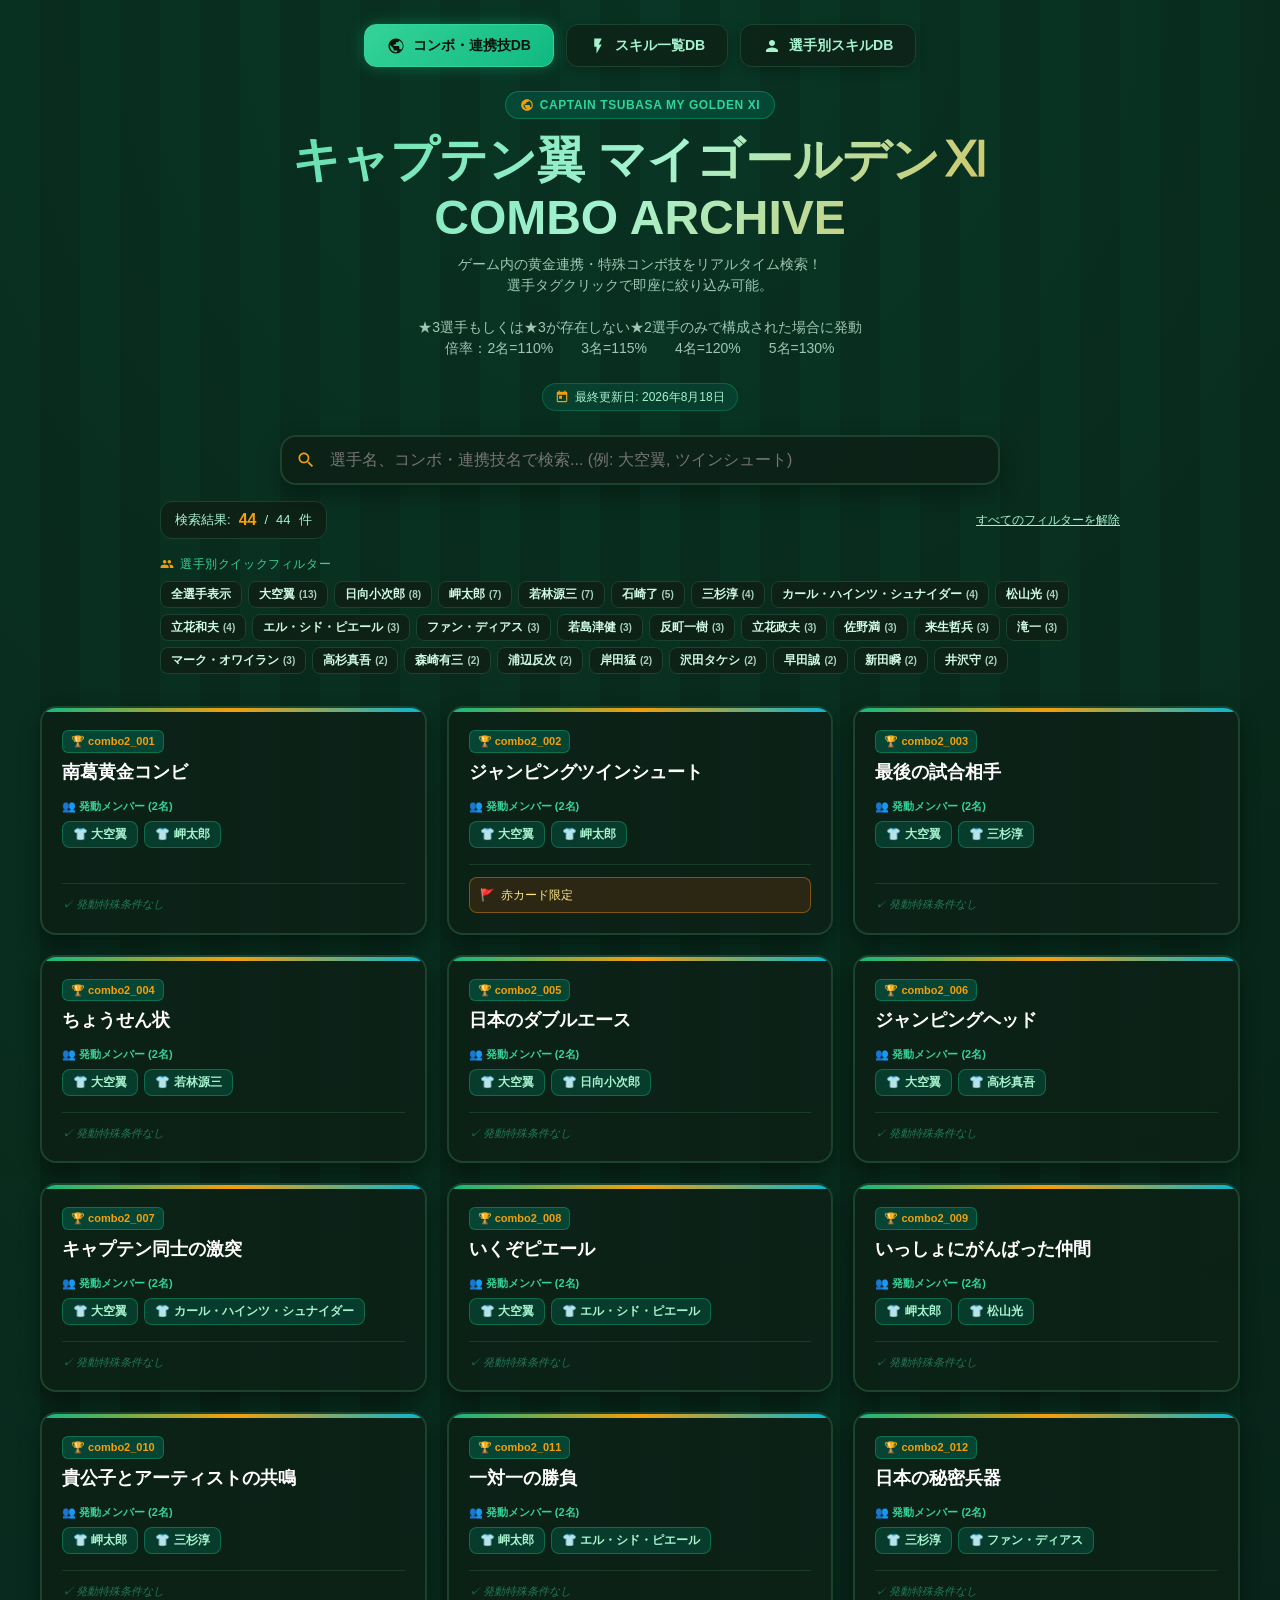
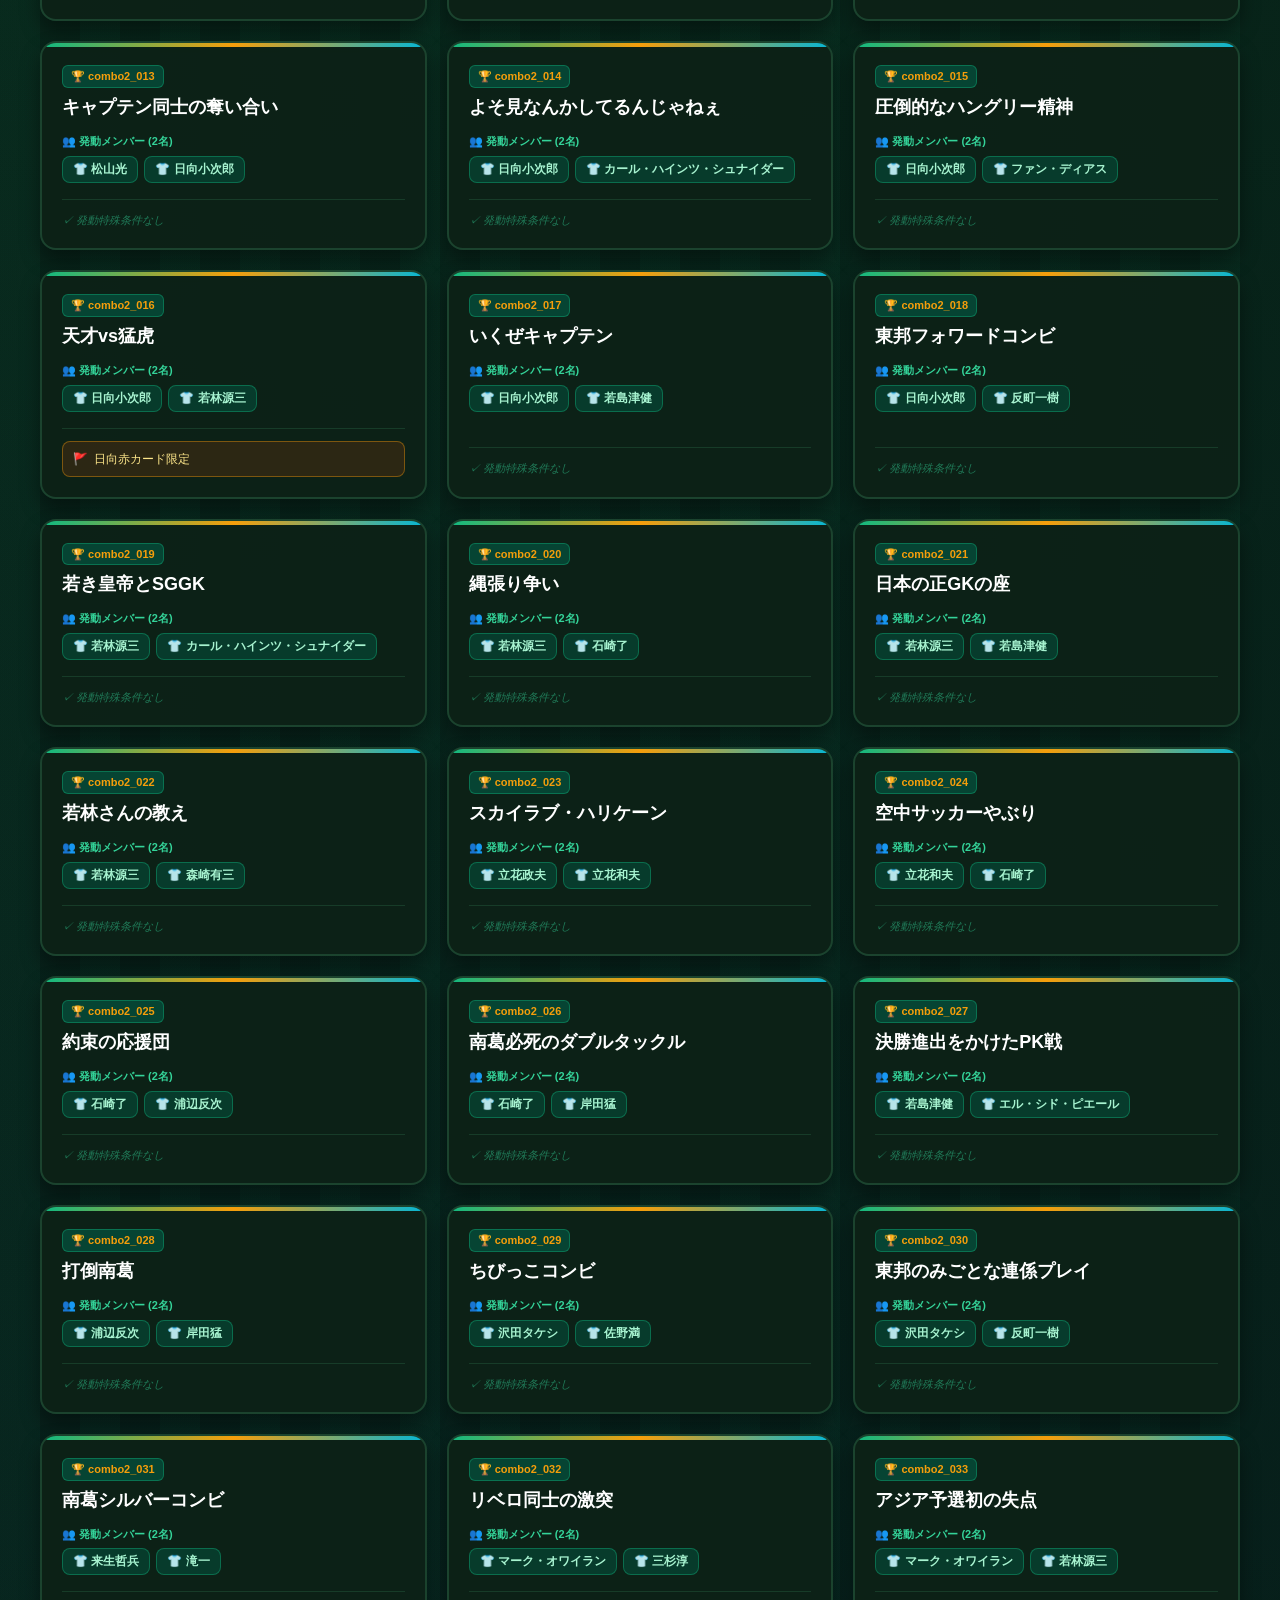
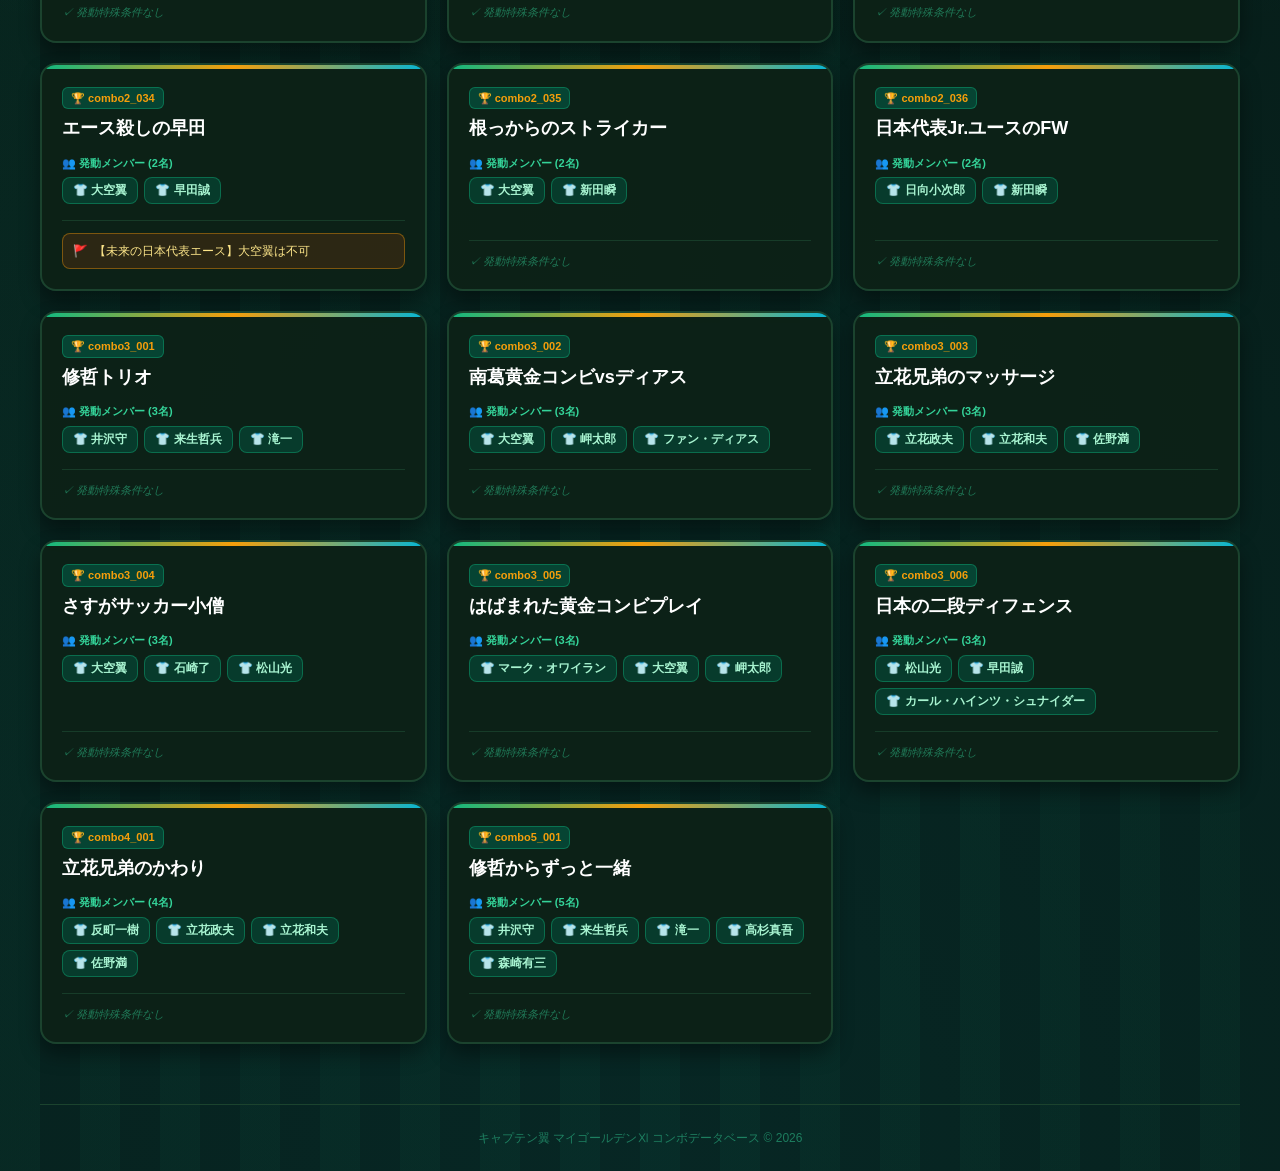
==== commit 82c986fd: "Add files via upload" ====
--- a/index.html
+++ b/index.html
@@ -458,6 +458,12 @@
           <path d="M7 2v11h3v9l7-12h-4l4-8z"/>
         </svg>
         スキル一覧DB
+      </a>
+      <a href="character-skill.html" class="site-nav-item">
+        <svg width="18" height="18" viewBox="0 0 24 24" fill="currentColor">
+          <path d="M12 12c2.21 0 4-1.79 4-4s-1.79-4-4-4-4 1.79-4 4 1.79 4 4 4zm0 2c-2.67 0-8 1.34-8 4v2h16v-2c0-2.66-5.33-4-8-4z"/>
+        </svg>
+        選手別スキルDB
       </a>
     </nav>
 
--- a/style.css
+++ b/style.css
@@ -3,7 +3,7 @@
 /* サッカーピッチ芝生ストライプ背景 */
 body {
   background-color: #07130c;
-  background-image: 
+  background-image:
     linear-gradient(90deg, rgba(16, 185, 129, 0.03) 50%, transparent 50%),
     radial-gradient(circle at 50% 0%, rgba(16, 185, 129, 0.15), transparent 70%),
     radial-gradient(circle at 50% 100%, rgba(6, 182, 212, 0.1), transparent 70%);
@@ -36,6 +36,7 @@
     opacity: 0;
     transform: translateY(14px) scale(0.98);
   }
+
   to {
     opacity: 1;
     transform: translateY(0) scale(1);
@@ -59,14 +60,11 @@
   top: 0;
   left: -100%;
   width: 50%;
-  h: 100%;
   height: 100%;
-  background: linear-gradient(
-    90deg,
-    transparent,
-    rgba(255, 255, 255, 0.08),
-    transparent
-  );
+  background: linear-gradient(90deg,
+      transparent,
+      rgba(255, 255, 255, 0.08),
+      transparent);
   transform: skewX(-25deg);
   transition: 0.75s;
   pointer-events: none;
@@ -78,7 +76,7 @@
 
 .soccer-card-hover:hover {
   border-color: rgba(16, 185, 129, 0.7);
-  box-shadow: 
+  box-shadow:
     0 10px 30px -5px rgba(16, 185, 129, 0.25),
     0 0 15px rgba(245, 158, 11, 0.15);
   transform: translateY(-4px);
@@ -104,3 +102,260 @@
   transform: rotate(180deg);
   transition: transform 0.5s ease-in-out;
 }
+
+/* サイト共通ナビゲーションタブ */
+.site-nav {
+  display: flex;
+  justify-content: center;
+  gap: 12px;
+  margin-bottom: 24px;
+}
+
+.site-nav-item {
+  display: inline-flex;
+  align-items: center;
+  gap: 8px;
+  padding: 10px 22px;
+  border-radius: 12px;
+  font-size: 14px;
+  font-weight: 700;
+  text-decoration: none;
+  color: #a7f3d0;
+  background-color: rgba(13, 33, 23, 0.8);
+  border: 1px solid #1b432e;
+  transition: all 0.25s ease;
+  box-shadow: 0 4px 12px rgba(0, 0, 0, 0.2);
+}
+
+.site-nav-item:hover {
+  color: #ffffff;
+  border-color: rgba(16, 185, 129, 0.6);
+  background-color: rgba(16, 185, 129, 0.15);
+  transform: translateY(-2px);
+}
+
+.site-nav-item.active {
+  color: #07130c;
+  background: linear-gradient(135deg, #34d399 0%, #10b981 100%);
+  border-color: #34d399;
+  box-shadow: 0 0 15px rgba(16, 185, 129, 0.4);
+}
+
+/* フィルターボタン群 */
+.filter-group-container {
+  display: flex;
+  flex-wrap: wrap;
+  gap: 16px;
+  align-items: center;
+  justify-content: center;
+  margin-top: 14px;
+}
+
+.filter-label {
+  font-size: 12px;
+  font-weight: 700;
+  color: #34d399;
+  letter-spacing: 0.05em;
+  margin-right: 6px;
+}
+
+.filter-buttons {
+  display: flex;
+  gap: 6px;
+  flex-wrap: wrap;
+}
+
+.filter-btn {
+  padding: 6px 14px;
+  border-radius: 8px;
+  font-size: 12px;
+  font-weight: 600;
+  background: #0d2117;
+  border: 1px solid #1b432e;
+  color: #a7f3d0;
+  cursor: pointer;
+  transition: all 0.2s ease;
+}
+
+.filter-btn:hover {
+  border-color: #10b981;
+  color: #ffffff;
+}
+
+.filter-btn.active {
+  background: rgba(16, 185, 129, 0.25);
+  border-color: #34d399;
+  color: #f59e0b;
+  font-weight: 700;
+  box-shadow: 0 0 8px rgba(16, 185, 129, 0.3);
+}
+
+/* スキルカードグリッド＆コンポーネント */
+.skills-grid {
+  display: grid;
+  grid-template-columns: repeat(1, 1fr);
+  gap: 20px;
+}
+
+@media (min-width: 640px) {
+  .skills-grid {
+    grid-template-columns: repeat(2, 1fr);
+  }
+}
+
+@media (min-width: 1024px) {
+  .skills-grid {
+    grid-template-columns: repeat(3, 1fr);
+  }
+}
+
+.skill-card {
+  background: linear-gradient(145deg, rgba(13, 33, 23, 0.95), rgba(7, 19, 12, 0.98));
+  border: 1px solid #1b432e;
+  border-radius: 16px;
+  padding: 20px;
+  display: flex;
+  flex-direction: column;
+  justify-content: flex-start;
+  gap: 14px;
+  box-shadow: 0 10px 25px rgba(0, 0, 0, 0.35);
+}
+
+.skill-header {
+  display: flex;
+  align-items: flex-start;
+  justify-content: space-between;
+  gap: 10px;
+  border-bottom: 1px dashed rgba(27, 67, 46, 0.8);
+  padding-bottom: 12px;
+}
+
+.skill-title-area {
+  display: flex;
+  flex-direction: column;
+  gap: 4px;
+}
+
+.skill-no-tag {
+  font-size: 11px;
+  color: #a7f3d0;
+  opacity: 0.7;
+  font-weight: 700;
+}
+
+.skill-name {
+  font-size: 1.25rem;
+  font-weight: 800;
+  color: #ffffff;
+  background: linear-gradient(135deg, #ffffff 0%, #34d399 100%);
+  -webkit-background-clip: text;
+  background-clip: text;
+  -webkit-text-fill-color: transparent;
+  line-height: 1.3;
+}
+
+.skill-badges {
+  display: flex;
+  flex-direction: column;
+  align-items: flex-end;
+  gap: 6px;
+}
+
+.badge-maxlv {
+  padding: 3px 10px;
+  border-radius: 9999px;
+  font-size: 11px;
+  font-weight: 800;
+  letter-spacing: 0.05em;
+}
+
+.badge-maxlv.lv1 {
+  background: rgba(6, 182, 212, 0.2);
+  border: 1px solid rgba(6, 182, 212, 0.5);
+  color: #38bdf8;
+}
+
+.badge-maxlv.lv3 {
+  background: rgba(245, 158, 11, 0.2);
+  border: 1px solid rgba(245, 158, 11, 0.6);
+  color: #fbbf24;
+}
+
+.badge-gk {
+  padding: 2px 8px;
+  border-radius: 6px;
+  font-size: 10px;
+  font-weight: 700;
+}
+
+.badge-gk.ok {
+  background: rgba(16, 185, 129, 0.15);
+  border: 1px solid rgba(16, 185, 129, 0.4);
+  color: #34d399;
+}
+
+.badge-gk.ng {
+  background: rgba(225, 29, 72, 0.15);
+  border: 1px solid rgba(225, 29, 72, 0.4);
+  color: #fb7185;
+}
+
+.skill-section {
+  display: flex;
+  flex-direction: column;
+  gap: 6px;
+}
+
+.skill-section-label {
+  font-size: 11px;
+  font-weight: 700;
+  color: #f59e0b;
+  display: flex;
+  align-items: center;
+  gap: 4px;
+}
+
+.skill-condition-text {
+  font-size: 13px;
+  color: #d1fae5;
+  background: rgba(6, 78, 59, 0.3);
+  padding: 8px 12px;
+  border-radius: 8px;
+  border-left: 3px solid #10b981;
+  line-height: 1.4;
+}
+
+.skill-effect-container {
+  display: flex;
+  flex-direction: column;
+  gap: 6px;
+}
+
+.effect-lv-box {
+  background: rgba(13, 33, 23, 0.6);
+  border: 1px solid rgba(27, 67, 46, 0.6);
+  border-radius: 8px;
+  padding: 8px 10px;
+  font-size: 12px;
+  color: #e5e7eb;
+  line-height: 1.4;
+}
+
+.effect-lv-tag {
+  display: inline-block;
+  font-weight: 800;
+  color: #34d399;
+  margin-right: 6px;
+}
+
+.skill-notes {
+  font-size: 11px;
+  color: #fcd34d;
+  background: rgba(245, 158, 11, 0.1);
+  border: 1px dashed rgba(245, 158, 11, 0.3);
+  padding: 6px 10px;
+  border-radius: 6px;
+  display: flex;
+  align-items: center;
+  gap: 4px;
+}
